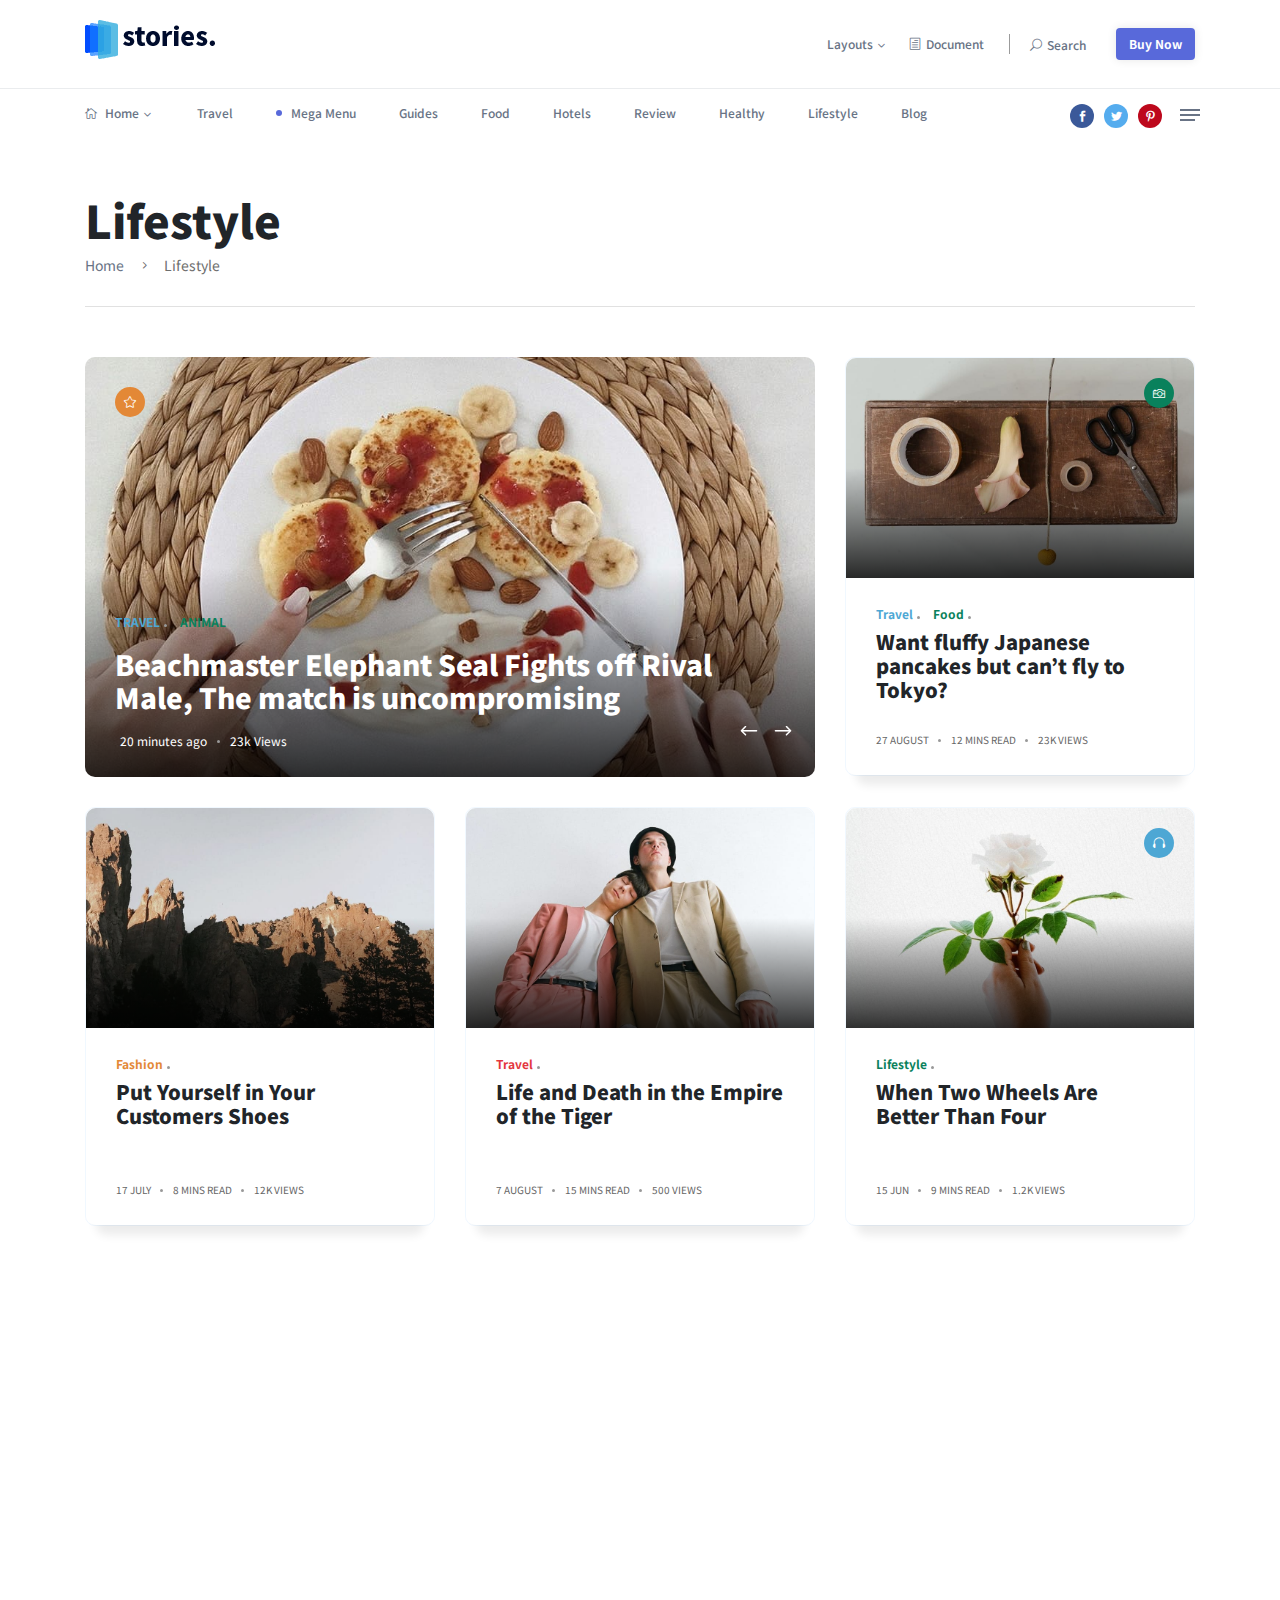
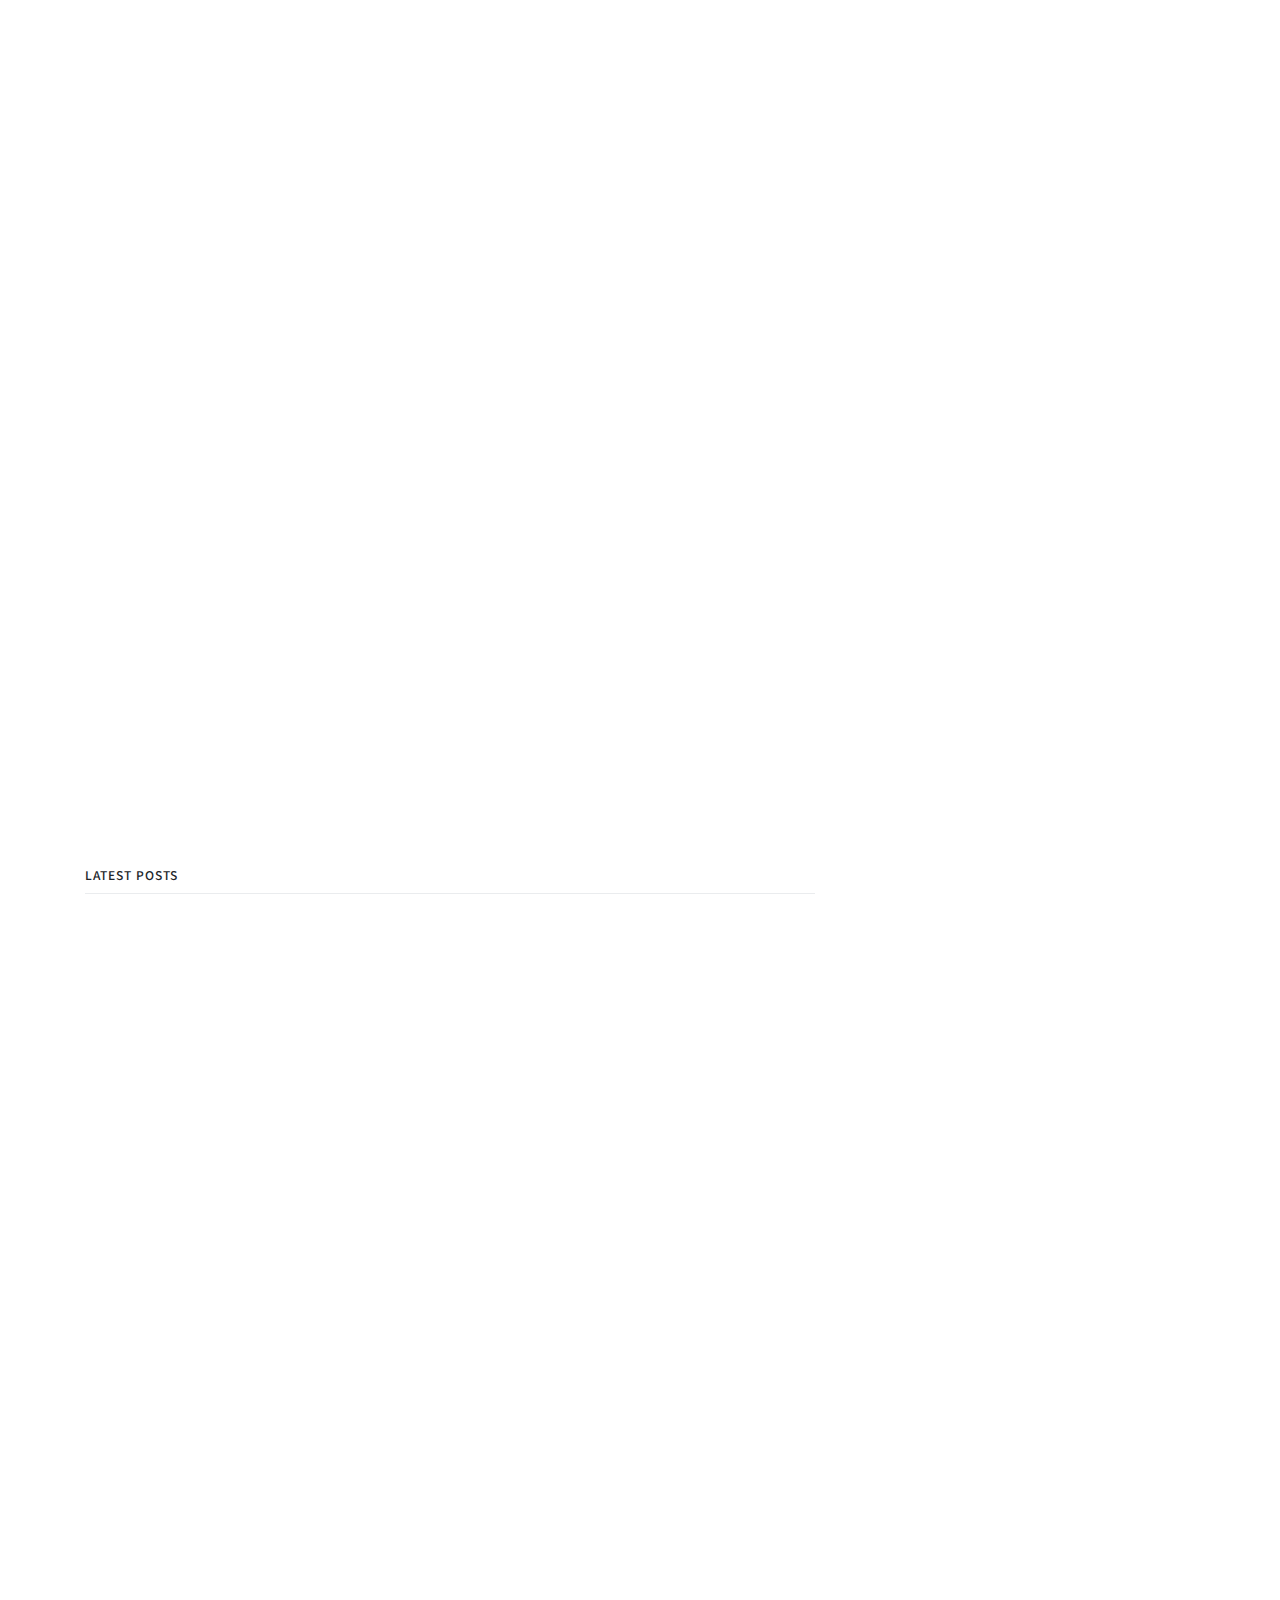
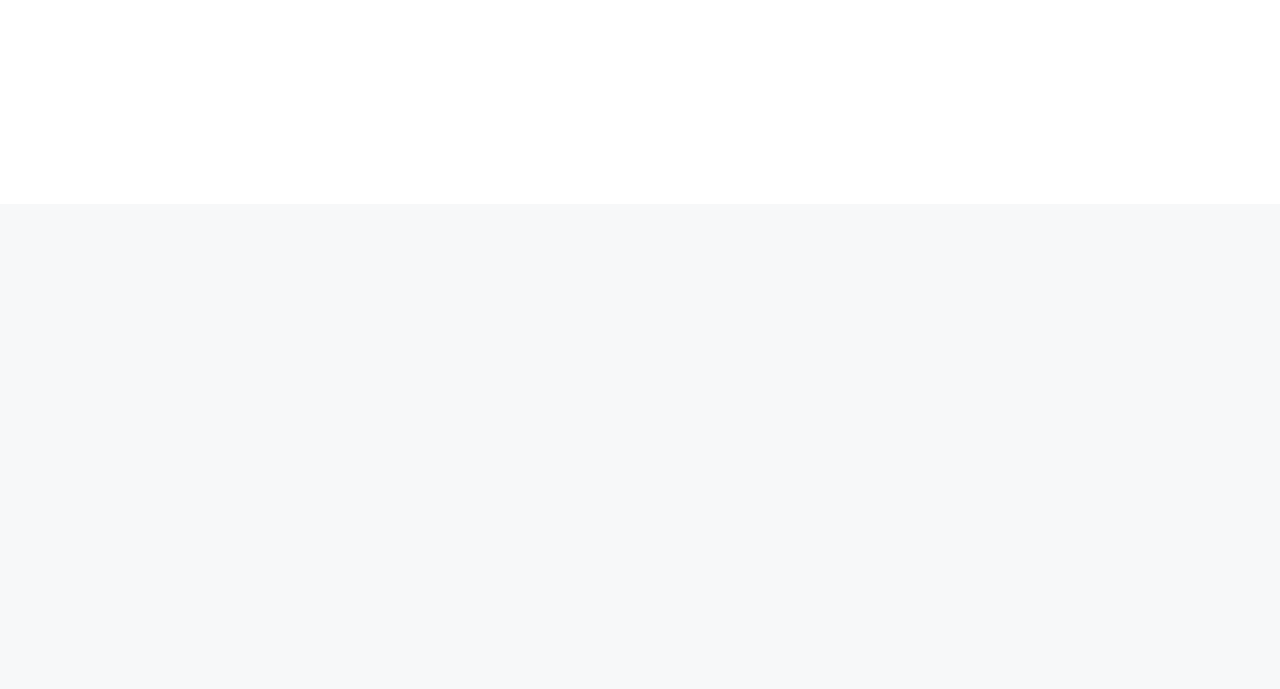
==== category.html @ c201341e "ty" ====
﻿<!DOCTYPE html>
<html class="no-js" lang="en">

<head>
    <meta charset="utf-8">
    <meta http-equiv="x-ua-compatible" content="ie=edge">
    <title>Stories - Category Default</title>
    <meta name="description" content="">
    <meta name="viewport" content="width=device-width, initial-scale=1">
    <link rel="shortcut icon" type="image/x-icon" href="assets/imgs/theme/favicon.png">
    <!-- NewsBoard CSS  -->
    <link rel="stylesheet" href="assets/css/style.css">
    <link rel="stylesheet" href="assets/css/widgets.css">
    <link rel="stylesheet" href="assets/css/responsive.css">
    <!-- font family -->
    <link rel="preconnect" href="https://fonts.googleapis.com">
    <link rel="preconnect" href="https://fonts.gstatic.com" crossorigin>
    <link href="https://fonts.googleapis.com/css2?family=Noto+Sans+JP:wght@100..900&display=swap" rel="stylesheet">
</head>

<body>
    <div class="scroll-progress primary-bg"></div>
    <!-- Start Preloader -->
    <!--     <div class="preloader text-center">
        <div class="circle"></div>
    </div> -->
    <!--Offcanvas sidebar-->
    <aside id="sidebar-wrapper" class="custom-scrollbar offcanvas-sidebar">
        <button class="off-canvas-close"><i class="elegant-icon icon_close"></i></button>
        <div class="sidebar-inner">
            <!--Categories-->
            <div class="sidebar-widget widget_categories mb-50 mt-30">
                <div class="widget-header-2 position-relative">
                    <h5 class="mt-5 mb-15">Hot topics</h5>
                </div>
                <div class="widget_nav_menu">
                    <ul>
                        <li class="cat-item cat-item-2"><a href="category.html">Travel tips</a> <span class="post-count">30</span></li>
                        <li class="cat-item cat-item-3"><a href="category.html">Book review</a> <span class="post-count">25</span></li>
                        <li class="cat-item cat-item-4"><a href="category.html">Hotel review</a> <span class="post-count">16</span></li>
                        <li class="cat-item cat-item-5"><a href="category.html">Destinations </a> <span class="post-count">22</span></li>
                        <li class="cat-item cat-item-6"><a href="category.html">Lifestyle</a> <span class="post-count">25</span></li>
                    </ul>
                </div>
            </div>
            <!--Latest-->
            <div class="sidebar-widget widget-latest-posts mb-50">
                <div class="widget-header-2 position-relative mb-30">
                    <h5 class="mt-5 mb-30">Don't miss</h5>
                </div>
                <div class="post-block-list post-module-1 post-module-5">
                    <ul class="list-post">
                        <li class="mb-30">
                            <div class="d-flex hover-up-2 transition-normal">
                                <div class="post-thumb post-thumb-80 d-flex mr-15 border-radius-5 img-hover-scale overflow-hidden">
                                    <a class="color-white" href="single.html">
                                        <img src="assets/imgs/news/thumb-1.jpg" alt="">
                                    </a>
                                </div>
                                <div class="post-content media-body">
                                    <h6 class="post-title mb-15 text-limit-2-row font-medium"><a href="single.html">The Life of a Travel Writer with David Farley</a></h6>
                                    <div class="entry-meta meta-1 float-left font-x-small text-uppercase">
                                        <span class="post-on">05 August</span>
                                        <span class="post-by has-dot">300 views</span>
                                    </div>
                                </div>
                            </div>
                        </li>
                        <li class="mb-30">
                            <div class="d-flex hover-up-2 transition-normal">
                                <div class="post-thumb post-thumb-80 d-flex mr-15 border-radius-5 img-hover-scale overflow-hidden">
                                    <a class="color-white" href="single.html">
                                        <img src="assets/imgs/news/thumb-2.jpg" alt="">
                                    </a>
                                </div>
                                <div class="post-content media-body">
                                    <h6 class="post-title mb-15 text-limit-2-row font-medium"><a href="single.html">Why Don’t More Black American Women Travel Solo?</a></h6>
                                    <div class="entry-meta meta-1 float-left font-x-small text-uppercase">
                                        <span class="post-on">12 August</span>
                                        <span class="post-by has-dot">23k views</span>
                                    </div>
                                </div>
                            </div>
                        </li>
                        <li class="mb-30">
                            <div class="d-flex hover-up-2 transition-normal">
                                <div class="post-thumb post-thumb-80 d-flex mr-15 border-radius-5 img-hover-scale overflow-hidden">
                                    <a class="color-white" href="single.html">
                                        <img src="assets/imgs/news/thumb-3.jpg" alt="">
                                    </a>
                                </div>
                                <div class="post-content media-body">
                                    <h6 class="post-title mb-15 text-limit-2-row font-medium"><a href="single.html">The 22 Best Things to See and Do in Bangkok</a></h6>
                                    <div class="entry-meta meta-1 float-left font-x-small text-uppercase">
                                        <span class="post-on">27 August</span>
                                        <span class="post-by has-dot">23k views</span>
                                    </div>
                                </div>
                            </div>
                        </li>
                    </ul>
                </div>
            </div>
            <!--Ads-->
            <div class="sidebar-widget widget-ads">
                <div class="widget-header-2 position-relative mb-30">
                    <h5 class="mt-5 mb-30">Advertise banner</h5>
                </div>
                <a href="https://themeforest.net/user/alithemes/portfolio" target="_blank">
                    <img class="advertise-img border-radius-5" src="assets/imgs/ads/ads-1.jpg" alt="">
                </a>
            </div>
        </div>
    </aside>
    <!-- Start Header -->
    <header class="main-header header-style-1 font-heading">
        <div class="header-top">
            <div class="container">
                <div class="row pt-20 pb-20">
                    <div class="col-md-3 col-xs-6">
                        <a href="index.html"><img class="logo" src="assets/imgs/theme/logo.png" alt=""></a>
                    </div>
                    <div class="col-md-9 col-xs-6 text-right header-top-right ">
                        <ul class="list-inline nav-topbar d-none d-md-inline">
                            <li class="list-inline-item menu-item-has-children"><a href="#">Layouts</a>
                                <ul class="sub-menu font-small">
                                    <li class="menu-item-has-children"><a href="#">Pages</a>
                                        <ul class="sub-menu font-small">
                                            <li><a href="page-about.html">About</a></li>
                                            <li><a href="page-contact.html">Contact</a></li>
                                            <li><a href="page-typography.html">Typography</a></li>
                                            <li><a href="page-register.html">Register</a></li>
                                            <li><a href="page-login.html">Login</a></li>
                                            <li><a href="page-search.html">Search</a></li>
                                            <li><a href="page-author.html">Author</a></li>
                                            <li><a href="page-404.html">404 page</a></li>
                                        </ul>
                                    </li>
                                    <li class="menu-item-has-children"><a href="#">Category</a>
                                        <ul class="sub-menu font-small">
                                            <li><a href="category.html">List layout</a></li>
                                            <li><a href="category.html">Grid layout</a></li>
                                            <li><a href="category.html">Masonry layout</a></li>
                                            <li><a href="category.html">Big layout</a></li>
                                        </ul>
                                    </li>
                                    <li class="menu-item-has-children"><a href="#">Single post</a>
                                        <ul class="sub-menu font-small">
                                            <li><a href="single.html">Default</a></li>
                                            <li><a href="single.html">Big image</a></li>
                                            <li><a href="single.html">Left image</a></li>
                                            <li><a href="single.html">With sidebar</a></li>
                                        </ul>
                                    </li>
                                </ul>
                            </li>
                            <li class="list-inline-item"><a href="http://demos.alithemes.com/html/stories/docs/"><i class="elegant-icon icon_document_alt mr-5"></i>Document</a></li>
                        </ul>
                        <span class="vertical-divider mr-20 ml-20 d-none d-md-inline"></span>
                        <button class="search-icon d-none d-md-inline"><span class="mr-15 text-muted font-small"><i class="elegant-icon icon_search mr-5"></i>Search</span></button>
                        <button class="btn btn-radius bg-primary text-white ml-15 font-small box-shadow">Buy Now</button>
                    </div>
                </div>
            </div>
        </div>
        <div class="header-sticky">
            <div class="container align-self-center position-relative">
                <div class="mobile_menu d-lg-none d-block"></div>
                <div class="main-nav d-none d-lg-block float-left">
                    <nav>
                        <!--Desktop menu-->
                        <ul class="main-menu d-none d-lg-inline font-small">
                            <li class="menu-item-has-children">
                                <a href="index.html"> <i class="elegant-icon icon_house_alt mr-5"></i> Home</a>
                                <ul class="sub-menu text-muted font-small">
                                    <li><a href="index.html">Home default</a></li>
                                    <li><a href="home-2.html">Homepage 2</a></li>
                                    <li><a href="home-3.html">Homepage 3</a></li>
                                </ul>
                            </li>
                            <li> <a href="category.html">Travel</a> </li>
                            <li class="current-item has-mega-menu">
                                <a href="category.html">Mega Menu</a>
                                <ul class="mega-menu">
                                    <li class="sub-mega-menu sub-mega-menu-width-22">
                                        <a class="menu-title" href="#">Travel Blog</a>
                                        <ul>
                                            <li><a href="category.html">Destinations</a></li>
                                            <li><a href="category.html">Tour Guides</a></li>
                                            <li><a href="category.html">Travel Food</a></li>
                                            <li><a href="category.html">Hotels Booking</a></li>
                                            <li><a href="category.html">Transport Review</a></li>
                                            <li><a href="category.html">Travel Healthy</a></li>
                                        </ul>
                                    </li>
                                    <li class="sub-mega-menu sub-mega-menu-width-22">
                                        <a class="menu-title" href="#">Fruit &amp; Vegetables</a>
                                        <ul>
                                            <li><a href="category.html">Meat &amp; Poultry</a></li>
                                            <li><a href="category.html">Fresh Vegetables</a></li>
                                            <li><a href="category.html">Herbs &amp; Seasonings</a></li>
                                            <li><a href="category.html">Cuts &amp; Sprouts</a></li>
                                            <li><a href="category.html">Exotic Fruits &amp; Veggies</a></li>
                                            <li><a href="category.html">Packaged Produce</a></li>
                                        </ul>
                                    </li>
                                    <li class="sub-mega-menu sub-mega-menu-width-22">
                                        <a class="menu-title" href="#">Breakfast &amp; Dairy</a>
                                        <ul>
                                            <li><a href="category.html">Milk &amp; Flavoured Milk</a></li>
                                            <li><a href="category.html">Butter and Margarine</a></li>
                                            <li><a href="category.html">Eggs Substitutes</a></li>
                                            <li><a href="category.html">Marmalades</a></li>
                                            <li><a href="category.html">Sour Cream</a></li>
                                            <li><a href="category.html">Cheese</a></li>
                                        </ul>
                                    </li>
                                    <li class="sub-mega-menu sub-mega-menu-width-22">
                                        <a class="menu-title" href="#">Meat &amp; Seafood</a>
                                        <ul>
                                            <li><a href="category.html">Breakfast Sausage</a></li>
                                            <li><a href="category.html">Dinner Sausage</a></li>
                                            <li><a href="category.html">Chicken</a></li>
                                            <li><a href="category.html">Sliced Deli Meat</a></li>
                                            <li><a href="category.html">Wild Caught Fillets</a></li>
                                            <li><a href="category.html">Crab and Shellfish</a></li>
                                        </ul>
                                    </li>
                        
                                </ul>
                            </li>
                            <li> <a href="category.html">Guides</a> </li>
                            <li> <a href="category.html">Food</a> </li>
                            <li> <a href="category.html">Hotels</a> </li>
                            <li> <a href="category.html">Review</a> </li>
                            <li> <a href="category.html">Healthy </a> </li>
                            <li> <a href="category.html">Lifestyle</a> </li>
                            <li> <a href="category.html">Blog</a> </li>
                        </ul>
                        <!--Mobile menu-->
                        <ul id="mobile-menu" class="d-block d-lg-none text-muted">
                            <li class="menu-item-has-children">
                                <a href="index.html">Home</a>
                                <ul class="sub-menu text-muted font-small">
                                    <li><a href="index.html">Home default</a></li>
                                    <li><a href="home-2.html">Homepage 2</a></li>
                                    <li><a href="home-3.html">Homepage 3</a></li>
                                </ul>
                            </li>
                            <li class="menu-item-has-children"><a href="#">Pages</a>
                                <ul class="sub-menu font-small">
                                    <li><a href="page-about.html">About</a></li>
                                    <li><a href="page-contact.html">Contact</a></li>
                                    <li><a href="page-typography.html">Typography</a></li>
                                    <li><a href="page-register.html">Register</a></li>
                                    <li><a href="page-login.html">Login</a></li>
                                    <li><a href="page-search.html">Search</a></li>
                                    <li><a href="page-author.html">Author</a></li>
                                    <li><a href="page-404.html">404 page</a></li>
                                </ul>
                            </li>
                            <li class="menu-item-has-children"><a href="#">Category</a>
                                <ul class="sub-menu font-small">
                                    <li><a href="category.html">List layout</a></li>
                                    <li><a href="category.html">Grid layout</a></li>
                                    <li><a href="category.html">Masonry layout</a></li>
                                    <li><a href="category.html">Big layout</a></li>
                                </ul>
                            </li>
                            <li class="menu-item-has-children"><a href="#">Single post</a>
                                <ul class="sub-menu font-small">
                                    <li><a href="single.html">Default</a></li>
                                    <li><a href="single.html">Big image</a></li>
                                    <li><a href="single.html">Left image</a></li>
                                    <li><a href="single.html">With sidebar</a></li>
                                </ul>
                            </li>
                        </ul>
                    </nav>
                </div>
                <div class="float-right header-tools text-muted font-small">
                    <ul class="header-social-network d-inline-block list-inline mr-15">
                        <li class="list-inline-item"><a class="social-icon fb text-xs-center" target="_blank" href="#"><i class="elegant-icon social_facebook"></i></a></li>
                        <li class="list-inline-item"><a class="social-icon tw text-xs-center" target="_blank" href="#"><i class="elegant-icon social_twitter "></i></a></li>
                        <li class="list-inline-item"><a class="social-icon pt text-xs-center" target="_blank" href="#"><i class="elegant-icon social_pinterest "></i></a></li>
                    </ul>
                    <div class="off-canvas-toggle-cover d-inline-block">
                        <div class="off-canvas-toggle hidden d-inline-block" id="off-canvas-toggle">
                            <span></span>
                        </div>
                    </div>
                </div>
                <div class="clearfix"></div>
            </div>
        </div>
    </header>
    <!--Start search form-->
    <div class="main-search-form">
        <div class="container">
            <div class=" pt-50 pb-50 ">
                <div class="row mb-20">
                    <div class="col-12 align-self-center main-search-form-cover m-auto">
                        <p class="text-center"><span class="search-text-bg">Search</span></p>
                        <form action="#" class="search-header">
                            <div class="input-group w-100">
                                <input type="text" class="form-control" placeholder="Search stories, places and people">
                                <div class="input-group-append">
                                    <button class="btn btn-search bg-white" type="submit">
                                        <i class="elegant-icon icon_search"></i>
                                    </button>
                                </div>
                            </div>
                        </form>
                    </div>
                </div>
                <div class="row mt-80 text-center">
                    <div class="col-12 font-small suggested-area">
                        <h5 class="suggested font-heading mb-20 text-muted"> <strong>Suggested keywords:</strong></h5>
                        <ul class="list-inline d-inline-block">
                            <li class="list-inline-item"><a href="category.html">World</a></li>
                            <li class="list-inline-item"><a href="category.html">American</a></li>
                            <li class="list-inline-item"><a href="category.html">Opinion</a></li>
                            <li class="list-inline-item"><a href="category.html">Tech</a></li>
                            <li class="list-inline-item"><a href="category.html">Science</a></li>
                            <li class="list-inline-item"><a href="category.html">Books</a></li>
                            <li class="list-inline-item"><a href="category.html">Travel</a></li>
                            <li class="list-inline-item"><a href="category.html">Business</a></li>
                        </ul>
                    </div>
                </div>
                <div class="row mt-80">
                    <div class="col-lg-4">
                        <div class="d-flex bg-grey has-border p-25 hover-up-2 transition-normal border-radius-5 mb-30">
                            <div class="post-thumb post-thumb-64 d-flex mr-15 border-radius-5 img-hover-scale overflow-hidden">
                                <a class="color-white" href="single.html">
                                    <img src="assets/imgs/news/thumb-2.jpg" alt="">
                                </a>
                            </div>
                            <div class="post-content media-body">
                                <h6> <a href="category.html">Travel Tips</a> </h6>
                                <p class="text-muted font-small">Lorem ipsum dolor sit amet, consectetur adipiscing elit.</p>
                            </div>
                        </div>
                    </div>
                    <div class="col-lg-4 col-md-6">
                        <div class="d-flex bg-grey has-border p-25 hover-up-2 transition-normal border-radius-5 mb-30">
                            <div class="post-thumb post-thumb-64 d-flex mr-15 border-radius-5 img-hover-scale overflow-hidden">
                                <a class="color-white" href="single.html">
                                    <img src="assets/imgs/news/thumb-4.jpg" alt="">
                                </a>
                            </div>
                            <div class="post-content media-body">
                                <h6> <a href="category.html">Lifestyle</a> </h6>
                                <p class="text-muted font-small">Lorem ipsum dolor sit amet, consectetur adipiscing elit.</p>
                            </div>
                        </div>
                    </div>
                    <div class="col-lg-4  col-md-6">
                        <div class="d-flex bg-grey has-border p-25 hover-up-2 transition-normal border-radius-5 mb-30">
                            <div class="post-thumb post-thumb-64 d-flex mr-15 border-radius-5 img-hover-scale overflow-hidden">
                                <a class="color-white" href="single.html">
                                    <img src="assets/imgs/news/thumb-3.jpg" alt="">
                                </a>
                            </div>
                            <div class="post-content media-body">
                                <h6> <a href="category.html">Hotel Review</a> </h6>
                                <p class="text-muted font-small">Lorem ipsum dolor sit amet, consectetur adipiscing elit.</p>
                            </div>
                        </div>
                    </div>
                </div>
            </div>
        </div>
    </div>
    <!-- Start Main content -->
    <main>
        <!--archive header-->
        <div class="archive-header pt-50">
            <div class="container">
                <h2 class="font-weight-900">Lifestyle</h2>
                <div class="breadcrumb">
                    <a href="index.html" rel="nofollow">Home</a>
                    <span></span> Lifestyle
                </div>
                <div class="bt-1 border-color-1 mt-30 mb-50"></div>
            </div>
        </div>
        <div class="container">
            <div class="loop-grid mb-30">
                <div class="row">
                    <div class="col-lg-8 mb-30">
                        <div class="carausel-post-1 hover-up border-radius-10 overflow-hidden transition-normal position-relative wow fadeInUp animated">
                            <div class="arrow-cover"></div>
                            <div class="slide-fade">
                                <div class="position-relative post-thumb">
                                    <div class="thumb-overlay img-hover-slide position-relative" style="background-image: url(assets/imgs/news/news-1.jpg)">
                                        <a class="img-link" href="single.html"></a>
                                        <span class="top-left-icon bg-warning"><i class="elegant-icon icon_star_alt"></i></span>
                                        <div class="post-content-overlay text-white ml-30 mr-30 pb-30">
                                            <div class="entry-meta meta-0 font-small mb-20">
                                                <a href="category.html"><span class="post-cat text-info text-uppercase">Travel</span></a>
                                                <a href="category.html"><span class="post-cat text-success text-uppercase">Animal</span></a>
                                            </div>
                                            <h3 class="post-title font-weight-900 mb-20">
                                                <a class="text-white" href="single.html">Beachmaster Elephant Seal Fights off Rival Male, The match is uncompromising</a>
                                            </h3>
                                            <div class="entry-meta meta-1 font-small text-white mt-10 pr-5 pl-5">
                                                <span class="post-on">20 minutes ago</span>
                                                <span class="hit-count has-dot">23k Views</span>
                                            </div>
                                        </div>
                                    </div>
                                </div>
                                <div class="position-relative post-thumb">
                                    <div class="thumb-overlay img-hover-slide position-relative" style="background-image: url(assets/imgs/news/news-8.jpg)">
                                        <a class="img-link" href="single.html"></a>
                                        <span class="top-left-icon bg-danger"><i class="elegant-icon icon_image"></i></span>
                                        <div class="post-content-overlay text-white ml-30 mr-30 pb-30">
                                            <div class="entry-meta meta-0 font-small mb-20">
                                                <a href="category.html"><span class="post-cat text-info text-uppercase">Lifestyle</span></a>
                                            </div>
                                            <h3 class="post-title font-weight-900 mb-20">
                                                <a class="text-white" href="single.html">This genius photo experiment shows we are all just sheeple in the consumer matrix</a>
                                            </h3>
                                            <div class="entry-meta meta-1 font-small text-white mt-10 pr-5 pl-5">
                                                <span class="post-on">26 August 2020</span>
                                                <span class="hit-count has-dot">18k Views</span>
                                            </div>
                                        </div>
                                    </div>
                                </div>
                            </div>
                        </div>
                    </div>
                    <article class="col-lg-4 col-md-6 mb-30 wow fadeInUp animated" data-wow-delay="0.2s">
                        <div class="post-card-1 border-radius-10 hover-up">
                            <div class="post-thumb thumb-overlay img-hover-slide position-relative" style="background-image: url(assets/imgs/news/news-2.jpg)">
                                <a class="img-link" href="single.html"></a>
                                <span class="top-right-icon bg-success"><i class="elegant-icon icon_camera_alt"></i></span>
                                <ul class="social-share">
                                    <li><a href="#"><i class="elegant-icon social_share"></i></a></li>
                                    <li><a class="fb" href="#" title="Share on Facebook" target="_blank"><i class="elegant-icon social_facebook"></i></a></li>
                                    <li><a class="tw" href="#" target="_blank" title="Tweet now"><i class="elegant-icon social_twitter"></i></a></li>
                                    <li><a class="pt" href="#" target="_blank" title="Pin it"><i class="elegant-icon social_pinterest"></i></a></li>
                                </ul>
                            </div>
                            <div class="post-content p-30">
                                <div class="entry-meta meta-0 font-small mb-10">
                                    <a href="category.html"><span class="post-cat text-info">Travel</span></a>
                                    <a href="category.html"><span class="post-cat text-success">Food</span></a>
                                </div>
                                <div class="d-flex post-card-content">
                                    <h5 class="post-title mb-20 font-weight-900">
                                        <a href="single.html">Want fluffy Japanese pancakes but can’t fly to Tokyo?</a>
                                    </h5>
                                    <div class="entry-meta meta-1 float-left font-x-small text-uppercase">
                                        <span class="post-on">27 August</span>
                                        <span class="time-reading has-dot">12 mins read</span>
                                        <span class="post-by has-dot">23k views</span>
                                    </div>
                                </div>
                            </div>
                        </div>
                    </article>
                    <article class="col-lg-4 col-md-6 mb-30 wow fadeInUp animated">
                        <div class="post-card-1 border-radius-10 hover-up">
                            <div class="post-thumb thumb-overlay img-hover-slide position-relative" style="background-image: url(assets/imgs/news/news-3.jpg)">
                                <a class="img-link" href="single.html"></a>
                                <ul class="social-share">
                                    <li><a href="#"><i class="elegant-icon social_share"></i></a></li>
                                    <li><a class="fb" href="#" title="Share on Facebook" target="_blank"><i class="elegant-icon social_facebook"></i></a></li>
                                    <li><a class="tw" href="#" target="_blank" title="Tweet now"><i class="elegant-icon social_twitter"></i></a></li>
                                    <li><a class="pt" href="#" target="_blank" title="Pin it"><i class="elegant-icon social_pinterest"></i></a></li>
                                </ul>
                            </div>
                            <div class="post-content p-30">
                                <div class="entry-meta meta-0 font-small mb-10">
                                    <a href="category.html"><span class="post-cat text-warning">Fashion</span></a>
                                </div>
                                <div class="d-flex post-card-content">
                                    <h5 class="post-title mb-20 font-weight-900">
                                        <a href="single.html">Put Yourself in Your Customers Shoes</a>
                                    </h5>
                                    <div class="entry-meta meta-1 float-left font-x-small text-uppercase">
                                        <span class="post-on">17 July</span>
                                        <span class="time-reading has-dot">8 mins read</span>
                                        <span class="post-by has-dot">12k views</span>
                                    </div>
                                </div>
                            </div>
                        </div>
                    </article>
                    <article class="col-lg-4 col-md-6 mb-30 wow fadeInUp animated" data-wow-delay="0.2s">
                        <div class="post-card-1 border-radius-10 hover-up">
                            <div class="post-thumb thumb-overlay img-hover-slide position-relative" style="background-image: url(assets/imgs/news/news-5.jpg)">
                                <a class="img-link" href="single.html"></a>
                                <ul class="social-share">
                                    <li><a href="#"><i class="elegant-icon social_share"></i></a></li>
                                    <li><a class="fb" href="#" title="Share on Facebook" target="_blank"><i class="elegant-icon social_facebook"></i></a></li>
                                    <li><a class="tw" href="#" target="_blank" title="Tweet now"><i class="elegant-icon social_twitter"></i></a></li>
                                    <li><a class="pt" href="#" target="_blank" title="Pin it"><i class="elegant-icon social_pinterest"></i></a></li>
                                </ul>
                            </div>
                            <div class="post-content p-30">
                                <div class="entry-meta meta-0 font-small mb-10">
                                    <a href="category.html"><span class="post-cat text-danger">Travel</span></a>
                                </div>
                                <div class="d-flex post-card-content">
                                    <h5 class="post-title mb-20 font-weight-900">
                                        <a href="single.html">Life and Death in the Empire of the Tiger</a>
                                    </h5>
                                    <div class="entry-meta meta-1 float-left font-x-small text-uppercase">
                                        <span class="post-on">7 August</span>
                                        <span class="time-reading has-dot">15 mins read</span>
                                        <span class="post-by has-dot">500 views</span>
                                    </div>
                                </div>
                            </div>
                        </div>
                    </article>
                    <article class="col-lg-4 col-md-6 mb-30 wow fadeInUp animated" data-wow-delay="0.4s">
                        <div class="post-card-1 border-radius-10 hover-up">
                            <div class="post-thumb thumb-overlay img-hover-slide position-relative" style="background-image: url(assets/imgs/news/news-11.jpg)">
                                <a class="img-link" href="single.html"></a>
                                <span class="top-right-icon bg-info"><i class="elegant-icon icon_headphones"></i></span>
                                <ul class="social-share">
                                    <li><a href="#"><i class="elegant-icon social_share"></i></a></li>
                                    <li><a class="fb" href="#" title="Share on Facebook" target="_blank"><i class="elegant-icon social_facebook"></i></a></li>
                                    <li><a class="tw" href="#" target="_blank" title="Tweet now"><i class="elegant-icon social_twitter"></i></a></li>
                                    <li><a class="pt" href="#" target="_blank" title="Pin it"><i class="elegant-icon social_pinterest"></i></a></li>
                                </ul>
                            </div>
                            <div class="post-content p-30">
                                <div class="entry-meta meta-0 font-small mb-10">
                                    <a href="category.html"><span class="post-cat text-success">Lifestyle</span></a>
                                </div>
                                <div class="d-flex post-card-content">
                                    <h5 class="post-title mb-20 font-weight-900">
                                        <a href="single.html">When Two Wheels Are Better Than Four</a>
                                    </h5>
                                    <div class="entry-meta meta-1 float-left font-x-small text-uppercase">
                                        <span class="post-on">15 Jun</span>
                                        <span class="time-reading has-dot">9 mins read</span>
                                        <span class="post-by has-dot">1.2k views</span>
                                    </div>
                                </div>
                            </div>
                        </div>
                    </article>
                </div>
            </div>
        </div>
        <div class="pt-50 pb-50">
            <div class="container">
                <div class="row">
                    <div class="col-lg-8">
                        <div class="post-module-2">
                            <div class="widget-header-1 position-relative mb-30  wow fadeInUp animated">
                                <h5 class="mt-5 mb-30">Travel tips</h5>
                            </div>
                            <div class="loop-list loop-list-style-1">
                                <div class="row">
                                    <article class="col-md-6 mb-40 wow fadeInUp  animated">
                                        <div class="post-card-1 border-radius-10 hover-up">
                                            <div class="post-thumb thumb-overlay img-hover-slide position-relative" style="background-image: url(assets/imgs/news/news-6.jpg)">
                                                <a class="img-link" href="single.html"></a>
                                                <ul class="social-share">
                                                    <li><a href="#"><i class="elegant-icon social_share"></i></a></li>
                                                    <li><a class="fb" href="#" title="Share on Facebook" target="_blank"><i class="elegant-icon social_facebook"></i></a></li>
                                                    <li><a class="tw" href="#" target="_blank" title="Tweet now"><i class="elegant-icon social_twitter"></i></a></li>
                                                    <li><a class="pt" href="#" target="_blank" title="Pin it"><i class="elegant-icon social_pinterest"></i></a></li>
                                                </ul>
                                            </div>
                                            <div class="post-content p-30">
                                                <div class="entry-meta meta-0 font-small mb-10">
                                                    <a href="category.html"><span class="post-cat text-info">Artists</span></a>
                                                    <a href="category.html"><span class="post-cat text-success">Film</span></a>
                                                </div>
                                                <div class="d-flex post-card-content">
                                                    <h5 class="post-title mb-20 font-weight-900">
                                                        <a href="single.html">Easy Ways to Use Alternatives to Plastic</a>
                                                    </h5>
                                                    <div class="post-excerpt mb-25 font-small text-muted">
                                                        <p>Graduating from a top accelerator or incubator can be as career-defining for a&nbsp;startup founder&nbsp;as an elite university diploma. The intensive programmes, which…</p>
                                                    </div>
                                                    <div class="entry-meta meta-1 float-left font-x-small text-uppercase">
                                                        <span class="post-on">27 August</span>
                                                        <span class="time-reading has-dot">12 mins read</span>
                                                        <span class="post-by has-dot">23k views</span>
                                                    </div>
                                                </div>
                                            </div>
                                        </div>
                                    </article>
                                    <article class="col-md-6 mb-40 wow fadeInUp  animated">
                                        <div class="post-card-1 border-radius-10 hover-up">
                                            <div class="post-thumb thumb-overlay img-hover-slide position-relative" style="background-image: url(assets/imgs/news/news-8.jpg)">
                                                <a class="img-link" href="single.html"></a>
                                                <ul class="social-share">
                                                    <li><a href="#"><i class="elegant-icon social_share"></i></a></li>
                                                    <li><a class="fb" href="#" title="Share on Facebook" target="_blank"><i class="elegant-icon social_facebook"></i></a></li>
                                                    <li><a class="tw" href="#" target="_blank" title="Tweet now"><i class="elegant-icon social_twitter"></i></a></li>
                                                    <li><a class="pt" href="#" target="_blank" title="Pin it"><i class="elegant-icon social_pinterest"></i></a></li>
                                                </ul>
                                            </div>
                                            <div class="post-content p-30">
                                                <div class="entry-meta meta-0 font-small mb-10">
                                                    <a href="category.html"><span class="post-cat">Fashion</span></a>
                                                </div>
                                                <div class="d-flex post-card-content">
                                                    <h5 class="post-title mb-20 font-weight-900">
                                                        <a href="single.html">Tips for Growing Healthy, Longer Hair</a>
                                                    </h5>
                                                    <div class="post-excerpt mb-25 font-small text-muted">
                                                        <p>Proin vitae placerat quam. Ut sodales eleifend urna, in condimentum tortor ultricies eu. Nunc auctor iaculis dolorProin vitae placerat quam. Proin vitae placerat quam.</p>
                                                    </div>
                                                    <div class="entry-meta meta-1 float-left font-x-small text-uppercase">
                                                        <span class="post-on">12 August</span>
                                                        <span class="time-reading has-dot">6 mins read</span>
                                                        <span class="post-by has-dot">3k views</span>
                                                    </div>
                                                </div>
                                            </div>
                                        </div>
                                    </article>
                                    <article class="col-md-6 mb-40 wow fadeInUp  animated">
                                        <div class="post-card-1 border-radius-10 hover-up">
                                            <div class="post-thumb thumb-overlay img-hover-slide position-relative" style="background-image: url(assets/imgs/news/news-10.jpg)">
                                                <a class="img-link" href="single.html"></a>
                                                <span class="top-right-icon bg-secondary"><i class="elegant-icon icon_heart_alt"></i></span>
                                                <ul class="social-share">
                                                    <li><a href="#"><i class="elegant-icon social_share"></i></a></li>
                                                    <li><a class="fb" href="#" title="Share on Facebook" target="_blank"><i class="elegant-icon social_facebook"></i></a></li>
                                                    <li><a class="tw" href="#" target="_blank" title="Tweet now"><i class="elegant-icon social_twitter"></i></a></li>
                                                    <li><a class="pt" href="#" target="_blank" title="Pin it"><i class="elegant-icon social_pinterest"></i></a></li>
                                                </ul>
                                            </div>
                                            <div class="post-content p-30">
                                                <div class="entry-meta meta-0 font-small mb-10">
                                                    <a href="category.html"><span class="post-cat text-success">Lifestyle</span></a>
                                                </div>
                                                <div class="d-flex post-card-content">
                                                    <h5 class="post-title mb-20 font-weight-900">
                                                        <a href="single.html">Project Ideas Around the House</a>
                                                    </h5>
                                                    <div class="post-excerpt mb-25 font-small text-muted">
                                                        <p>Lorem ipsum dolor sit amet, consectetur adipiscing elit. Sed tempor condimentum metus non tempor. Maecenas non augue aliquam, facilisis lectus quis, lacinia risus.</p>
                                                    </div>
                                                    <div class="entry-meta meta-1 float-left font-x-small text-uppercase">
                                                        <span class="post-on">27 August</span>
                                                        <span class="time-reading has-dot">12 mins read</span>
                                                        <span class="post-by has-dot">23k views</span>
                                                    </div>
                                                </div>
                                            </div>
                                        </div>
                                    </article>
                                    <article class="col-md-6 mb-40 wow fadeInUp  animated">
                                        <div class="post-card-1 border-radius-10 hover-up">
                                            <div class="post-thumb thumb-overlay img-hover-slide position-relative" style="background-image: url(assets/imgs/news/news-12.jpg)">
                                                <a class="img-link" href="single.html"></a>
                                                <ul class="social-share">
                                                    <li><a href="#"><i class="elegant-icon social_share"></i></a></li>
                                                    <li><a class="fb" href="#" title="Share on Facebook" target="_blank"><i class="elegant-icon social_facebook"></i></a></li>
                                                    <li><a class="tw" href="#" target="_blank" title="Tweet now"><i class="elegant-icon social_twitter"></i></a></li>
                                                    <li><a class="pt" href="#" target="_blank" title="Pin it"><i class="elegant-icon social_pinterest"></i></a></li>
                                                </ul>
                                            </div>
                                            <div class="post-content p-30">
                                                <div class="entry-meta meta-0 font-small mb-10">
                                                    <a href="category.html"><span class="post-cat text-danger">Hotels</span></a>
                                                </div>
                                                <div class="d-flex post-card-content">
                                                    <h5 class="post-title mb-20 font-weight-900">
                                                        <a href="single.html">How to Give Yourself a Spa Day from Home</a>
                                                    </h5>
                                                    <div class="post-excerpt mb-25 font-small text-muted">
                                                        <p>Graduating from a top accelerator or incubator can be as career-defining for a&nbsp;startup founder&nbsp;as an elite university diploma. The intensive programmes, which…</p>
                                                    </div>
                                                    <div class="entry-meta meta-1 float-left font-x-small text-uppercase">
                                                        <span class="post-on">18 August</span>
                                                        <span class="time-reading has-dot">14 mins read</span>
                                                        <span class="post-by has-dot">25k views</span>
                                                    </div>
                                                </div>
                                            </div>
                                        </div>
                                    </article>
                                </div>
                            </div>
                        </div>
                        <div class="post-module-3">
                            <div class="widget-header-1 position-relative mb-30">
                                <h5 class="mt-5 mb-30">Latest posts</h5>
                            </div>
                            <div class="loop-list loop-list-style-1">
                                <article class="hover-up-2 transition-normal wow fadeInUp animated">
                                    <div class="row mb-40 list-style-2">
                                        <div class="col-md-4">
                                            <div class="post-thumb position-relative border-radius-5">
                                                <div class="img-hover-slide border-radius-5 position-relative" style="background-image: url(assets/imgs/news/news-13.jpg)">
                                                    <a class="img-link" href="single.html"></a>
                                                </div>
                                                <ul class="social-share">
                                                    <li><a href="#"><i class="elegant-icon social_share"></i></a></li>
                                                    <li><a class="fb" href="#" title="Share on Facebook" target="_blank"><i class="elegant-icon social_facebook"></i></a></li>
                                                    <li><a class="tw" href="#" target="_blank" title="Tweet now"><i class="elegant-icon social_twitter"></i></a></li>
                                                    <li><a class="pt" href="#" target="_blank" title="Pin it"><i class="elegant-icon social_pinterest"></i></a></li>
                                                </ul>
                                            </div>
                                        </div>
                                        <div class="col-md-8 align-self-center">
                                            <div class="post-content">
                                                <div class="entry-meta meta-0 font-small mb-10">
                                                    <a href="category.html"><span class="post-cat text-primary">Food</span></a>
                                                </div>
                                                <h5 class="post-title font-weight-900 mb-20">
                                                    <a href="single.html">Helpful Tips for Working from Home as a Freelancer</a>
                                                    <span class="post-format-icon"><i class="elegant-icon icon_star_alt"></i></span>
                                                </h5>
                                                <div class="entry-meta meta-1 float-left font-x-small text-uppercase">
                                                    <span class="post-on">7 August</span>
                                                    <span class="time-reading has-dot">11 mins read</span>
                                                    <span class="post-by has-dot">3k views</span>
                                                </div>
                                            </div>
                                        </div>
                                    </div>
                                </article>
                                <article class="hover-up-2 transition-normal wow fadeInUp animated">
                                    <div class="row mb-40 list-style-2">
                                        <div class="col-md-4">
                                            <div class="post-thumb position-relative border-radius-5">
                                                <div class="img-hover-slide border-radius-5 position-relative" style="background-image: url(assets/imgs/news/news-4.jpg)">
                                                    <a class="img-link" href="single.html"></a>
                                                </div>
                                                <ul class="social-share">
                                                    <li><a href="#"><i class="elegant-icon social_share"></i></a></li>
                                                    <li><a class="fb" href="#" title="Share on Facebook" target="_blank"><i class="elegant-icon social_facebook"></i></a></li>
                                                    <li><a class="tw" href="#" target="_blank" title="Tweet now"><i class="elegant-icon social_twitter"></i></a></li>
                                                    <li><a class="pt" href="#" target="_blank" title="Pin it"><i class="elegant-icon social_pinterest"></i></a></li>
                                                </ul>
                                            </div>
                                        </div>
                                        <div class="col-md-8 align-self-center">
                                            <div class="post-content">
                                                <div class="entry-meta meta-0 font-small mb-10">
                                                    <a href="category.html"><span class="post-cat text-success">Cooking</span></a>
                                                </div>
                                                <h5 class="post-title font-weight-900 mb-20">
                                                    <a href="single.html">10 Easy Ways to Be Environmentally Conscious At Home</a>
                                                </h5>
                                                <div class="entry-meta meta-1 float-left font-x-small text-uppercase">
                                                    <span class="post-on">27 Sep</span>
                                                    <span class="time-reading has-dot">10 mins read</span>
                                                    <span class="post-by has-dot">22k views</span>
                                                </div>
                                            </div>
                                        </div>
                                    </div>
                                </article>
                                <article class="hover-up-2 transition-normal wow fadeInUp animated">
                                    <div class="row mb-40 list-style-2">
                                        <div class="col-md-4">
                                            <div class="post-thumb position-relative border-radius-5">
                                                <div class="img-hover-slide border-radius-5 position-relative" style="background-image: url(assets/imgs/news/news-2.jpg)">
                                                    <a class="img-link" href="single.html"></a>
                                                </div>
                                                <ul class="social-share">
                                                    <li><a href="#"><i class="elegant-icon social_share"></i></a></li>
                                                    <li><a class="fb" href="#" title="Share on Facebook" target="_blank"><i class="elegant-icon social_facebook"></i></a></li>
                                                    <li><a class="tw" href="#" target="_blank" title="Tweet now"><i class="elegant-icon social_twitter"></i></a></li>
                                                    <li><a class="pt" href="#" target="_blank" title="Pin it"><i class="elegant-icon social_pinterest"></i></a></li>
                                                </ul>
                                            </div>
                                        </div>
                                        <div class="col-md-8 align-self-center">
                                            <div class="post-content">
                                                <div class="entry-meta meta-0 font-small mb-10">
                                                    <a href="category.html"><span class="post-cat text-warning">Cooking</span></a>
                                                </div>
                                                <h5 class="post-title font-weight-900 mb-20">
                                                    <a href="single.html">My Favorite Comfies to Lounge in At Home</a>
                                                </h5>
                                                <div class="entry-meta meta-1 float-left font-x-small text-uppercase">
                                                    <span class="post-on">7 August</span>
                                                    <span class="time-reading has-dot">9 mins read</span>
                                                    <span class="post-by has-dot">12k views</span>
                                                </div>
                                            </div>
                                        </div>
                                    </div>
                                </article>
                                <article class="hover-up-2 transition-normal wow fadeInUp animated">
                                    <div class="row mb-40 list-style-2">
                                        <div class="col-md-4">
                                            <div class="post-thumb position-relative border-radius-5">
                                                <div class="img-hover-slide border-radius-5 position-relative" style="background-image: url(assets/imgs/news/news-3.jpg)">
                                                    <a class="img-link" href="single.html"></a>
                                                </div>
                                                <ul class="social-share">
                                                    <li><a href="#"><i class="elegant-icon social_share"></i></a></li>
                                                    <li><a class="fb" href="#" title="Share on Facebook" target="_blank"><i class="elegant-icon social_facebook"></i></a></li>
                                                    <li><a class="tw" href="#" target="_blank" title="Tweet now"><i class="elegant-icon social_twitter"></i></a></li>
                                                    <li><a class="pt" href="#" target="_blank" title="Pin it"><i class="elegant-icon social_pinterest"></i></a></li>
                                                </ul>
                                            </div>
                                        </div>
                                        <div class="col-md-8 align-self-center">
                                            <div class="post-content">
                                                <div class="entry-meta meta-0 font-small mb-10">
                                                    <a href="category.html"><span class="post-cat text-danger">Travel</span></a>
                                                </div>
                                                <h5 class="post-title font-weight-900 mb-20">
                                                    <a href="single.html">How to Give Your Space a Parisian-Inspired Makeover</a>
                                                </h5>
                                                <div class="entry-meta meta-1 float-left font-x-small text-uppercase">
                                                    <span class="post-on">27 August</span>
                                                    <span class="time-reading has-dot">12 mins read</span>
                                                    <span class="post-by has-dot">23k views</span>
                                                </div>
                                            </div>
                                        </div>
                                    </div>
                                </article>
                            </div>
                        </div>
                        <div class="pagination-area mb-30 wow fadeInUp animated">
                            <nav aria-label="Page navigation example">
                                <ul class="pagination justify-content-start">
                                    <li class="page-item"><a class="page-link" href="#"><i class="elegant-icon arrow_left"></i></a></li>
                                    <li class="page-item active"><a class="page-link" href="#">01</a></li>
                                    <li class="page-item"><a class="page-link" href="#">02</a></li>
                                    <li class="page-item"><a class="page-link" href="#">03</a></li>
                                    <li class="page-item"><a class="page-link" href="#">04</a></li>
                                    <li class="page-item"><a class="page-link" href="#"><i class="elegant-icon arrow_right"></i></a></li>
                                </ul>
                            </nav>
                        </div>
                    </div>
                    <div class="col-lg-4">
                        <div class="widget-area">
                            <div class="sidebar-widget widget-about mb-50 pt-30 pr-30 pb-30 pl-30 bg-white border-radius-5 has-border  wow fadeInUp animated">
                                <img class="about-author-img mb-25" src="assets/imgs/authors/author.jpg" alt="">
                                <h5 class="mb-20">Hello, I'm Steven</h5>
                                <p class="font-medium text-muted">Hi, I’m Stenven, a Florida native, who left my career in corporate wealth management six years ago to embark on a summer of soul searching that would change the course of my life forever.</p>
                                <strong>Follow me: </strong>
                                <ul class="header-social-network d-inline-block list-inline color-white mb-20">
                                    <li class="list-inline-item"><a class="fb" href="#" target="_blank" title="Facebook"><i class="elegant-icon social_facebook"></i></a></li>
                                    <li class="list-inline-item"><a class="tw" href="#" target="_blank" title="Tweet now"><i class="elegant-icon social_twitter"></i></a></li>
                                    <li class="list-inline-item"><a class="pt" href="#" target="_blank" title="Pin it"><i class="elegant-icon social_pinterest"></i></a></li>
                                </ul>
                            </div>
                            <div class="sidebar-widget widget-latest-posts mb-50 wow fadeInUp animated">
                                <div class="widget-header-1 position-relative mb-30">
                                    <h5 class="mt-5 mb-30">Most popular</h5>
                                </div>
                                <div class="post-block-list post-module-1">
                                    <ul class="list-post">
                                        <li class="mb-30 wow fadeInUp animated">
                                            <div class="d-flex bg-white has-border p-25 hover-up transition-normal border-radius-5">
                                                <div class="post-content media-body">
                                                    <h6 class="post-title mb-15 text-limit-2-row font-medium"><a href="single.html">Spending Some Quality Time with Kids? It’s Possible</a></h6>
                                                    <div class="entry-meta meta-1 float-left font-x-small text-uppercase">
                                                        <span class="post-on">05 August</span>
                                                        <span class="post-by has-dot">150 views</span>
                                                    </div>
                                                </div>
                                                <div class="post-thumb post-thumb-80 d-flex ml-15 border-radius-5 img-hover-scale overflow-hidden">
                                                    <a class="color-white" href="single.html">
                                                        <img src="assets/imgs/news/thumb-6.jpg" alt="">
                                                    </a>
                                                </div>
                                            </div>
                                        </li>
                                        <li class="mb-30 wow fadeInUp animated">
                                            <div class="d-flex bg-white has-border p-25 hover-up transition-normal border-radius-5">
                                                <div class="post-content media-body">
                                                    <h6 class="post-title mb-15 text-limit-2-row font-medium"><a href="single.html">Relationship Podcasts are Having “That” Talk</a></h6>
                                                    <div class="entry-meta meta-1 float-left font-x-small text-uppercase">
                                                        <span class="post-on">12 August</span>
                                                        <span class="post-by has-dot">6k views</span>
                                                    </div>
                                                </div>
                                                <div class="post-thumb post-thumb-80 d-flex ml-15 border-radius-5 img-hover-scale overflow-hidden">
                                                    <a class="color-white" href="single.html">
                                                        <img src="assets/imgs/news/thumb-7.jpg" alt="">
                                                    </a>
                                                </div>
                                            </div>
                                        </li>
                                        <li class="mb-30 wow fadeInUp animated">
                                            <div class="d-flex bg-white has-border p-25 hover-up transition-normal border-radius-5">
                                                <div class="post-content media-body">
                                                    <h6 class="post-title mb-15 text-limit-2-row font-medium"><a href="single.html">Here’s How to Get the Best Sleep at Night</a></h6>
                                                    <div class="entry-meta meta-1 float-left font-x-small text-uppercase">
                                                        <span class="post-on">15 August</span>
                                                        <span class="post-by has-dot">16k views</span>
                                                    </div>
                                                </div>
                                                <div class="post-thumb post-thumb-80 d-flex ml-15 border-radius-5 img-hover-scale overflow-hidden">
                                                    <a class="color-white" href="single.html">
                                                        <img src="assets/imgs/news/thumb-2.jpg" alt="">
                                                    </a>
                                                </div>
                                            </div>
                                        </li>
                                        <li class=" wow fadeInUp animated">
                                            <div class="d-flex bg-white has-border p-25 hover-up transition-normal border-radius-5">
                                                <div class="post-content media-body">
                                                    <h6 class="post-title mb-15 text-limit-2-row font-medium"><a href="single.html">America’s Governors Get Tested for a Virus That Is Testing Them</a></h6>
                                                    <div class="entry-meta meta-1 float-left font-x-small text-uppercase">
                                                        <span class="post-on">12 August</span>
                                                        <span class="post-by has-dot">3k views</span>
                                                    </div>
                                                </div>
                                                <div class="post-thumb post-thumb-80 d-flex ml-15 border-radius-5 img-hover-scale overflow-hidden">
                                                    <a class="color-white" href="single.html">
                                                        <img src="assets/imgs/news/thumb-3.jpg" alt="">
                                                    </a>
                                                </div>
                                            </div>
                                        </li>
                                    </ul>
                                </div>
                            </div>
                            <div class="sidebar-widget widget-latest-posts mb-50 wow fadeInUp animated">
                                <div class="widget-header-1 position-relative mb-30">
                                    <h5 class="mt-5 mb-30">Last comments</h5>
                                </div>
                                <div class="post-block-list post-module-2">
                                    <ul class="list-post">
                                        <li class="mb-30 wow fadeInUp animated">
                                            <div class="d-flex bg-white has-border p-25 hover-up transition-normal border-radius-5">
                                                <div class="post-thumb post-thumb-64 d-flex mr-15 border-radius-5 img-hover-scale overflow-hidden">
                                                    <a class="color-white" href="single.html">
                                                        <img src="assets/imgs/authors/author-2.jpg" alt="">
                                                    </a>
                                                </div>
                                                <div class="post-content media-body">
                                                    <p class="mb-10"><a href="author.html"><strong>David</strong></a>
                                                        <span class="ml-15 font-small text-muted has-dot">16 Jan 2020</span>
                                                    </p>
                                                    <p class="text-muted font-small">A writer is someone for whom writing is more difficult than...</p>
                                                </div>
                                            </div>
                                        </li>
                                        <li class="mb-30 wow fadeInUp animated">
                                            <div class="d-flex bg-white has-border p-25 hover-up transition-normal border-radius-5">
                                                <div class="post-thumb post-thumb-64 d-flex mr-15 border-radius-5 img-hover-scale overflow-hidden">
                                                    <a class="color-white" href="single.html">
                                                        <img src="assets/imgs/authors/author-3.jpg" alt="">
                                                    </a>
                                                </div>
                                                <div class="post-content media-body">
                                                    <p class="mb-10"><a href="author.html"><strong>Kokawa</strong></a>
                                                        <span class="ml-15 font-small text-muted has-dot">12 Feb 2020</span>
                                                    </p>
                                                    <p class="text-muted font-small">Striking pewter studded epaulettes silver zips</p>
                                                </div>
                                            </div>
                                        </li>
                                        <li class="wow fadeInUp animated">
                                            <div class="d-flex bg-white has-border p-25 hover-up transition-normal border-radius-5">
                                                <div class="post-thumb post-thumb-64 d-flex mr-15 border-radius-5 img-hover-scale overflow-hidden">
                                                    <a class="color-white" href="single.html">
                                                        <img src="assets/imgs/news/thumb-1.jpg" alt="">
                                                    </a>
                                                </div>
                                                <div class="post-content media-body">
                                                    <p class="mb-10"><a href="author.html"><strong>Tsukasi</strong></a>
                                                        <span class="ml-15 font-small text-muted has-dot">18 May 2020</span>
                                                    </p>
                                                    <p class="text-muted font-small">Workwear bow detailing a slingback buckle strap</p>
                                                </div>
                                            </div>
                                        </li>
                                    </ul>
                                </div>
                            </div>
                            <div class="sidebar-widget widget_instagram wow fadeInUp animated">
                                <div class="widget-header-1 position-relative mb-30">
                                    <h5 class="mt-5 mb-30">Instagram</h5>
                                </div>
                                <div class="instagram-gellay">
                                    <ul class="insta-feed">
                                        <li>
                                            <a href="assets/imgs/thumbnail-3.jpg" class="play-video" data-animate="zoomIn" data-duration="1.5s" data-delay="0.1s"><img class="border-radius-5" src="assets/imgs/news/thumb-1.jpg" alt=""></a>
                                        </li>
                                        <li>
                                            <a href="assets/imgs/thumbnail-4.jpg" class="play-video" data-animate="zoomIn" data-duration="1.5s" data-delay="0.1s"><img class="border-radius-5" src="assets/imgs/news/thumb-2.jpg" alt=""></a>
                                        </li>
                                        <li>
                                            <a href="assets/imgs/thumbnail-5.jpg" class="play-video" data-animate="zoomIn" data-duration="1.5s" data-delay="0.1s"><img class="border-radius-5" src="assets/imgs/news/thumb-3.jpg" alt=""></a>
                                        </li>
                                        <li>
                                            <a href="assets/imgs/thumbnail-3.jpg" class="play-video" data-animate="zoomIn" data-duration="1.5s" data-delay="0.1s"><img class="border-radius-5" src="assets/imgs/news/thumb-4.jpg" alt=""></a>
                                        </li>
                                        <li>
                                            <a href="assets/imgs/thumbnail-4.jpg" class="play-video" data-animate="zoomIn" data-duration="1.5s" data-delay="0.1s"><img class="border-radius-5" src="assets/imgs/news/thumb-5.jpg" alt=""></a>
                                        </li>
                                        <li>
                                            <a href="assets/imgs/thumbnail-5.jpg" class="play-video" data-animate="zoomIn" data-duration="1.5s" data-delay="0.1s"><img class="border-radius-5" src="assets/imgs/news/thumb-6.jpg" alt=""></a>
                                        </li>
                                    </ul>
                                </div>
                            </div>
                        </div>
                    </div>
                </div>
            </div>
        </div>
    </main>
    <!-- End Main content -->
    <!-- Footer Start-->
    <footer class="pt-50 pb-20 bg-grey">
        <div class="container">
            <div class="row">
                <div class="col-lg-3 col-md-6">
                    <div class="sidebar-widget wow fadeInUp animated mb-30">
                        <div class="widget-header-2 position-relative mb-30">
                            <h5 class="mt-5 mb-30">About me</h5>
                        </div>
                        <div class="textwidget">
                            <p>
                                Start writing, no matter what. The water does not flow until the faucet is turned on.
                            </p>
                            <p><strong class="color-black">Address</strong><br>
                                123 Main Street<br>
                                New York, NY 10001</p>
                            <p><strong class="color-black">Follow me</strong><br>
                                <ul class="header-social-network d-inline-block list-inline color-white mb-20">
                                    <li class="list-inline-item"><a class="fb" href="#" target="_blank" title="Facebook"><i class="elegant-icon social_facebook"></i></a></li>
                                    <li class="list-inline-item"><a class="tw" href="#" target="_blank" title="Tweet now"><i class="elegant-icon social_twitter"></i></a></li>
                                    <li class="list-inline-item"><a class="pt" href="#" target="_blank" title="Pin it"><i class="elegant-icon social_pinterest"></i></a></li>
                                </ul>
                        </div>
                    </div>
                </div>
                <div class="col-lg-2 col-md-6">
                    <div class="sidebar-widget widget_categories wow fadeInUp animated mb-30" data-wow-delay="0.1s">
                        <div class="widget-header-2 position-relative mb-30">
                            <h5 class="mt-5 mb-30">Quick link</h5>
                        </div>
                        <ul class="font-small">
                            <li class="cat-item cat-item-2"><a href="#">About me</a></li>
                            <li class="cat-item cat-item-4"><a href="#">Help & Support</a></li>
                            <li class="cat-item cat-item-5"><a href="#">​​Licensing Policy</a></li>
                            <li class="cat-item cat-item-6"><a href="#">Refund Policy</a></li>
                            <li class="cat-item cat-item-7"><a href="#">Hire me</a></li>
                            <li class="cat-item cat-item-7"><a href="#">Contact</a></li>
                        </ul>
                    </div>
                </div>
                <div class="col-lg-3 col-md-6">
                    <div class="sidebar-widget widget_tagcloud wow fadeInUp animated mb-30" data-wow-delay="0.2s">
                        <div class="widget-header-2 position-relative mb-30">
                            <h5 class="mt-5 mb-30">Tagcloud</h5>
                        </div>
                        <div class="tagcloud mt-50">
                            <a class="tag-cloud-link" href="category.html">beautiful</a>
                            <a class="tag-cloud-link" href="category.html">New York</a>
                            <a class="tag-cloud-link" href="category.html">droll</a>
                            <a class="tag-cloud-link" href="category.html">intimate</a>
                            <a class="tag-cloud-link" href="category.html">loving</a>
                            <a class="tag-cloud-link" href="category.html">travel</a>
                            <a class="tag-cloud-link" href="category.html">fighting </a>
                        </div>
                    </div>
                </div>
                <div class="col-lg-4 col-md-6">
                    <div class="sidebar-widget widget_newsletter wow fadeInUp animated mb-30" data-wow-delay="0.3s">
                        <div class="widget-header-2 position-relative mb-30">
                            <h5 class="mt-5 mb-30">Newsletter</h5>
                        </div>
                        <div class="newsletter">
                            <p class="font-medium">Subscribe to our newsletter and get our newest updates right on your inbox.</p>
                            <form class="input-group form-subcriber mt-30 d-flex">
                                <input type="email" class="form-control bg-white font-small" placeholder="Enter your email">
                                <button class="btn bg-primary text-white" type="submit">Subscribe</button>
                                <label class="mt-20"> <input class="mr-5" name="name" type="checkbox" value="1" required=""> I agree to the <a href="#" target="_blank">terms &amp; conditions</a> </label>
                            </form>
                        </div>
                    </div>
                </div>
            </div>
            <div class="footer-copy-right pt-30 mt-20 wow fadeInUp animated">
                <p class="float-md-left font-small text-muted">© 2020, Stories - Personal Blog HTML Template </p>
                <p class="float-md-right font-small text-muted">
                    Design by <a href="https://alithemes.com" target="_blank">AliThemes</a> | All rights reserved
                </p>
            </div>
        </div>
    </footer>
    <!-- End Footer -->
    <div class="dark-mark"></div>
    <!-- Vendor JS-->
    <script src="assets/js/vendor/modernizr-3.6.0.min.js"></script>
    <script src="assets/js/vendor/jquery-3.6.0.min.js"></script>
    <script src="assets/js/vendor/popper.min.js"></script>
    <script src="assets/js/vendor/bootstrap.min.js"></script>
    <script src="assets/js/vendor/jquery.slicknav.js"></script>
    <script src="assets/js/vendor/slick.min.js"></script>
    <script src="assets/js/vendor/wow.min.js"></script>
    <script src="assets/js/vendor/jquery.ticker.js"></script>
    <script src="assets/js/vendor/jquery.vticker-min.js"></script>
    <script src="assets/js/vendor/jquery.scrollUp.min.js"></script>
    <script src="assets/js/vendor/jquery.nice-select.min.js"></script>
    <script src="assets/js/vendor/jquery.magnific-popup.js"></script>
    <script src="assets/js/vendor/jquery.sticky.js"></script>
    <script src="assets/js/vendor/perfect-scrollbar.js"></script>
    <script src="assets/js/vendor/waypoints.min.js"></script>
    <script src="assets/js/vendor/jquery.theia.sticky.js"></script>
    <!-- NewsBoard JS -->
    <script src="assets/js/main.js"></script>
</body>

</html>
---- assets/css/style.css ----
/***
 Theme Name: Stories
 Theme URI: http://demos.alithemes.com/html/stories
 Description: Personal Blog HTML Template
 Author: alithemes.com
 Author URI: http://alithemes.com
 Version: 1.0
 License: GNU General Public License v2 or later
 License URI: http://www.gnu.org/licenses/gpl-2.0.html
==============================
TABLE CONTENT
 Import Google Fonts
 Include Third Party CSS Library
 GENERAL
 HEADER
 Offcanvas Sidebar
 Search form
 Main header
 Mega menu
 Header layouts
 Page layouts
 Pagination
 Breadcrumb
 CATEGORY PAGES
 SINGLE POST
 Author box
 comment
 Post share social
 WP STYPE
 Custom amine
***/

/* Import third party CSS library */
@import url(vendor/bootstrap.min.css);
@import url(vendor/owl.carousel.min.css);
@import url(vendor/ticker-style.css);
@import url(vendor/elegant-icons.css);
@import url(vendor/slick.css);
@import url(vendor/slicknav.css);
@import url(vendor/animate.min.css);
@import url(vendor/nice-select.css);
@import url(vendor/perfect-scrollbar.css);

/*Google fonts
	font-family: 'Crimson Text', serif;
	font-family: 'Noto Sans JP', sans-serif;
*/
@import url('../../../../../css2');
:root{--color-mode:"light";--color-primary:#5869DA;--color-secondary:#2d3d8b;--color-success:#09815C;--color-danger:#e3363e;--color-warning:#e38836;--color-info:#4da7d4;--color-light:#f8f9f9;--color-grey:#f7f8f9;--color-dark:#000c2d;--color-muted:#687385;--color-white:#FFFFFF;--primary-border-color:#9b9b9b;--secondary-border-color:#f0f8ff;--mutted-border-color:#eaecee;--box-shadow-normal:0 10px 10px rgba(0,0,0,0.08);--box-shadow-hover:0 4px 60px 0 rgba(0,0,0,0.2);--button-shadow-color-normal:hsla(0,0%,42.4%,0.2);--button-shadow-color-hover:hsla(0,0%,42.4%,0.3);}

/*Bootstrap color customize*/
.text-primary{color:var(--color-primary)!important;}
.text-secondary{color:var(--color-secondary)!important;}
.text-success{color:var(--color-success)!important;}
.text-danger{color:var(--color-danger)!important;}
.text-warning{color:var(--color-warning)!important;}
.text-info{color:var(--color-info)!important;}
.text-light{color:var(--color-light)!important;}
.text-dark{color:var(--color-dark)!important;}
.text-muted,
.text-muted a{color:var(--color-muted)!important;}
.text-white{color:var(--color-white)!important;}
.bg-primary{background-color:var(--color-primary)!important;}
.bg-secondary{background-color:var(--color-secondary)!important;}
.bg-success{background-color:var(--color-success)!important;}
.bg-danger{background-color:var(--color-danger)!important;}
.bg-warning{background-color:var(--color-warning)!important;}
.bg-info{background-color:var(--color-info)!important;}
.bg-light{background-color:var(--color-light)!important;}
.bg-grey{background-color:var(--color-grey)!important;}
.bg-dark{background-color:var(--color-dark)!important;}
.bg-white{background-color:var(--color-white)!important;}
.btn-primary{background-color:var(--color-primary);border-color:var(--color-primary);}
.btn-secondary{background-color:var(--color-secondary);border-color:var(--color-secondary);}
.btn-success{background-color:var(--color-success);border-color:var(--color-success);}
.btn-danger{background-color:var(--color-danger);border-color:var(--color-danger);}
.btn-warning{background-color:var(--color-warning);border-color:var(--color-warning);}
.btn-info{background-color:var(--color-info);border-color:var(--color-info);}
.form-control:focus{outline:none;border-color:var(--mutted-border-color);}
a.bg-primary:focus,
a.bg-primary:hover,
button.bg-primary:focus,
button.bg-primary:hover{background-color:var(--color-danger)!important;}
.border-radius-3{border-radius:3px;}
.border-radius-5{border-radius:5px;}
.border-radius-10{border-radius:10px;}

/* GENERAL */
body{font-family:'Noto Sans JP',sans-serif;font-weight:normal;font-style:normal;font-size:14px;}
h1,
h2,
h3,
h4,
h5,
h6,
.font-heading,
.btn,
.post-title{font-style:normal;font-weight:500;text-transform:none;font-family:'Noto Sans JP',sans-serif;}
p{margin-bottom:1.2em;font-weight:400}
.img{max-width:100%;-webkit-transition:all .2s ease-out 0s;-moz-transition:all .2s ease-out 0s;-ms-transition:all .2s ease-out 0s;-o-transition:all .2s ease-out 0s;transition:all .2s ease-out 0s}
.img-circle{border-radius:50%;}
.overflow-hidden{overflow:hidden}
.clear{clear:both}
a,
.button{-webkit-transition:all .2s ease-out 0s;-moz-transition:all .2s ease-out 0s;-ms-transition:all .2s ease-out 0s;-o-transition:all .2s ease-out 0s;transition:all .2s ease-out 0s}
*:focus{text-decoration:none;outline:none}
a{color:var(--color-muted);}
a:hover{color:var(--color-primary);}
a:focus,
a:hover,
.portfolio-cat a:hover,
.footer -menu li a:hover{text-decoration:none}
.transition-02s,
.transition-02s:hover{-webkit-transition:all .2s ease-out 0s;-moz-transition:all .2s ease-out 0s;-ms-transition:all .2s ease-out 0s;-o-transition:all .2s ease-out 0s;transition:all .2s ease-out 0s;}
*:focus,
select:focus,
.custom-select:focus,
button:focus,
textarea:focus,
textarea.form-control:focus,
input.form-control:focus,
input[type=text]:focus,
input[type=password]:focus,
input[type=email]:focus,
input[type=number]:focus,
[type=text].form-control:focus,
[type=password].form-control:focus,
[type=email].form-control:focus,
[type=tel].form-control:focus,
[contenteditable].form-control:focus{outline:none!important;box-shadow:none;}
input:focus::-moz-placeholder{opacity:0;-webkit-transition:.4s;-o-transition:.4s;transition:.4s}
h1 a,
h2 a,
h3 a,
h4 a,
h5 a,
h6 a{color:inherit}
ul{margin:0px;padding:0px}
li{list-style:none}
hr{border-bottom:1px solid #eceff8;border-top:0 none;margin:30px 0;padding:0}
img,
image,
video{max-width:100%;}
ul{padding:0;margin:0;}
figure{position:relative;}
::placeholder{color:#838383}
.section-padding{padding-top:120px;padding-bottom:120px}
.font-x-small{font-size:10px;}
.font-small{font-size:12px;}
.font-medium{font-size:14px;}
.font-large{font-size:20px;}
.font-weight-500{font-weight:500;}
.font-weight-bold{font-weight:700;}
.font-weight-ultra{font-weight:900;}
.has-top-border,
.separator{border-top:1px solid rgb(225,225,255);}
.btn{font-weight:700;}
.btn.focus,
.btn:focus{outline:0;box-shadow:none}
#scrollUp{right:31px;bottom:18px;font-size:22px;}
.img-link{display:block;width:100%;height:100%;position:absolute;z-index:1;}
.font-weight-900{font-weight:900}
.has-border{border:1px solid var(--mutted-border-color)}

/*Color*/
.primary-color,
a.active,
sup{color:#000C2D;}
.excerpt{color:rgb(105,105,105);}

/*Background*/
.primary-bg,
.boxed-btn:hover{background:#024dff;}

/*sticky*/
.sticky-bar{left:0;margin:auto;position:fixed;top:0;width:100%;-webkit-box-shadow:0px 0px 40px 0px rgba(0,0,0,0.05);box-shadow:0px 0px 40px 0px rgba(0,0,0,0.05);z-index:1008;-webkit-animation:300ms ease-in-out 0s normal none 1 running fadeInDown;animation:300ms ease-in-out 0s normal none 1 running fadeInDown;-webkit-box-shadow:0px 0px 40px 0px rgba(0,0,0,0.05);background:#fff;}
.sticky-bar .divider-2{display:none}
.preloader{position:fixed;top:0;display:flex;align-items:center;justify-content:center;width:100%;height:100vh;background-color:#fff;z-index:999999;-webkit-transition:.6s;-o-transition:.6s;transition:.6s;}
.circle{margin:40px auto;position:relative;width:12px;height:12px;background-color:var(--color-secondary);box-shadow:-20px 0px 0px var(--color-secondary);border-radius:50%;-webkit-animation:circle_classic 1s ease-in-out infinite alternate;-moz-animation:circle_classic 1s ease-in-out infinite alternate;animation:circle_classic 1s ease-in-out infinite alternate;}
@-webkit-keyframes circle_classic{
	0%{opacity:0.1;-webkit-transform:rotate(0deg) scale(0.5);}
	100%{opacity:1;-webkit-transform:rotate(360deg) scale(1.2);}
}
@-moz-keyframes circle_classic{
	0%{opacity:0.1;-moz-transform:rotate(0deg) scale(0.5);}
	100%{opacity:1;-moz-transform:rotate(360deg) scale(1.2);}
}
@keyframes circle_classic{
	0%{opacity:0.1;transform:rotate(0deg) scale(0.5);}
	100%{opacity:1;transform:rotate(360deg) scale(1.2);}
}
.hide{opacity:0;transition-delay:0.5s;pointer-events:none;}
.text-limit-2-row{overflow:hidden!important;display:-webkit-box!important;-webkit-line-clamp:2!important;-webkit-box-orient:vertical;}
.text-limit-3-row{overflow:hidden!important;display:-webkit-box!important;-webkit-line-clamp:3!important;-webkit-box-orient:vertical;}
.scroll-progress{height:3px;width:0px;z-index:9999999;position:fixed;top:0;}
.dropdown-menu-language{min-width:100px!important;box-shadow:0px 40px 40px 0px rgba(0,0,0,0.05);-moz-box-shadow:0px 40px 40px 0px rgba(0,0,0,0.05);-webkit-box-shadow:0px 40px 40px 0px rgba(0,0,0,0.05);-o-box-shadow:0px 40px 40px 0px rgba(0,0,0,0.05);-ms-box-shadow:0px 40px 40px 0px rgba(0,0,0,0.05);padding:10px;}
.dropdown-menu-language li{padding:3px 0;}

/*cursor*/
#off-canvas-toggle,
.user-account,
.subscribe,
.search-close,
button.slick-arrow,
.off-canvas-close,
.search-button,
button.search-icon,
.single-more-articles-close,
.search-btn{cursor:pointer;}

/*Header*/
h1.logo{font-weight:700;font-size:30px;line-height:1;margin:0;}
.divider-2{width:100%;border-bottom:3px double #000;}
.line-dots{width:100%;border-bottom:dotted 1px #222;height:1px;display:block;position:relative;}
.line-dots::before{content:'';height:1px;width:100%;border-bottom:dotted 1px #222;position:absolute;top:-2px;left:0;}
.line-dots::after{content:'';height:1px;width:100%;border-bottom:dotted 1px #222;position:absolute;top:2px;left:0;}
button.search-icon{border:none;background:none;padding:0;font-weight:500;line-height:1;}
.header-social-network{line-height:1}
.header-social-network .list-inline-item a{background:var(--color-primary);width:24px;display:block;height:24px;border-radius:30px;line-height:24px;text-align:center;font-size:11px;color:#fff!important;}
.header-social-network .list-inline-item:not(:last-child){margin-right:7px}

/*Offcanvas Sidebar*/
#off-canvas-toggle span,
#off-canvas-toggle span::before,
#off-canvas-toggle span::after{background:var(--color-muted);display:inherit;height:2px;position:relative;width:15px;}
#off-canvas-toggle span::before,
#off-canvas-toggle span::after{content:"";left:0;position:absolute;right:0;}
#off-canvas-toggle span::before{top:-10px;width:20px;}
#off-canvas-toggle span::after{top:-5px;width:20px;}
#off-canvas-toggle p{display:inline;font-size:12px;margin:0 0 0 5px;}
.off-canvas-close{background:none;border:0;width:30px;height:30px;position:absolute;right:10px;top:10px;}
.off-canvas-close i{font-size:24px;}
.off-canvas-toggle-cover{text-align:right;}
#sidebar-wrapper{background:#fff;height:100%;right:0;overflow-y:auto;overflow-x:hidden;position:fixed;width:0;z-index:1009;-webkit-transition:all 0.2s ease;-moz-transition:all 0.2s ease;-o-transition:all 0.2s ease;transition:all 0.2s ease;top:0;box-shadow:0 0px 15px rgba(0,0,0,0.15);}
#sidebar-wrapper.position-right{right:0;left:unset;}
.canvas-opened #sidebar-wrapper{width:350px;-webkit-transition:all 0.2s ease;-moz-transition:all 0.2s ease;-o-transition:all 0.2s ease;transition:all 0.2s ease;}
.canvas-opened #off-canvas-toggle span{background:none;}
.canvas-opened #off-canvas-toggle span::after{top:-4px;width:20px;transform:rotate(-45deg);}
.canvas-opened #off-canvas-toggle span::before{top:-4px;width:20px;transform:rotate(45deg);}
.sidebar-inner{padding:30px;display:table;height:100%;}
.dark-mark{opacity:0;visibility:hidden;position:fixed;top:0;left:0;z-index:1003;width:100%;height:100%;background-color:rgba(0,0,0,0.55);-webkit-user-select:none;-moz-user-select:none;-ms-user-select:none;user-select:none;-webkit-tap-highlight-color:transparent;-webkit-transition:visibility 0s linear .3s,opacity .3s ease,-webkit-transform .3s ease;    /* transition: visibility 0s linear .3s,opacity .3s ease,-webkit-transform .3s ease; */	/* transition: visibility 0s linear .3s,transform .3s ease,opacity .3s ease; */
transition:visibility 0s linear .3s,transform .3s ease,opacity .3s ease,-webkit-transform .3s ease;}
.canvas-opened .dark-mark{opacity:1;visibility:visible;-webkit-transition:opacity .3s ease,-webkit-transform .3s ease;transition:opacity .3s ease,-webkit-transform .3s ease;transition:transform .3s ease,opacity .3s ease;transition:transform .3s ease,opacity .3s ease,-webkit-transform .3s ease;}

/*Search form*/
body.open-search-form{overflow:hidden;}
header .search-icon .ti-close,
.open-search-form header .search-icon .ti-search{display:none;}
.open-search-form header .search-icon .ti-close{display:inline;}
.main-search-form{transform:scaleY(0);height:0px;width:100%;}
.open-search-form .main-search-form{overflow:hidden;transition:transform 0.2s ease-in-out;height:100vh;transform:scaleY(1);transform-origin:top;position:absolute;background:#fff;z-index:2;}
.search-text-bg{font-size:80px;text-transform:uppercase;opacity:0.1;}
.main-search-form-cover{max-width:800px;}
.search-header{border-bottom-width:3px;border-bottom-style:solid;border-bottom-color:var(--color-muted);font-style:italic;}
.search-header .form-control{border-width:0}
.search-header input[type="text"]{font-size:18px;}
.search-header .custom-select{border:0;border-radius:0;height:48px;background-color:#f5f5f5;}
.search-header .nice-select{-ms-flex-preferred-size:110px!important;flex-basis:110px!important;-webkit-box-flex:0!important;-ms-flex-positive:0!important;flex-grow:0!important;margin-left:0!important;}
.search-header button{border-radius:0;padding-left:15px;padding-right:15px;}
.input-group-append{margin-left:-1px;}

/*Main header*/
.main-header .main-nav ul li a,
.nav-topbar li a{position:relative;padding:15px 0;display:block;}
.main-header .main-nav ul li > a::after{content:"";width:0;height:2px;position:absolute;left:50%;top:-1px;opacity:0.5;transform:translateX(-50%);}
.main-header .main-nav ul li.mega-menu-item a::after,
.main-header .main-nav ul li ul a::after{content:none;}
.main-header .main-nav ul li.current-menu-item > a::after,
.main-header .main-nav ul li:hover a::after{width:50px;-webkit-transition:all .2s ease-out 0s;-moz-transition:all .2s ease-out 0s;-ms-transition:all .2s ease-out 0s;-o-transition:all .2s ease-out 0s;transition:all .2s ease-out 0s;}
.main-header .main-nav ul li.menu-item-has-children > a,
.nav-topbar li.menu-item-has-children > a{padding-right:15px;}
.main-header .main-nav ul li.menu-item-has-children > a::before,
.nav-topbar li.menu-item-has-children > a::before{content:"\33";font-family:'ElegantIcons';display:inline-block;padding-left:5px;position:absolute;right:0;font-size:14px;}
.nav-topbar li.menu-item-has-children > ul > li.menu-item-has-children > a::before{content:"\35";font-family:'ElegantIcons';display:inline-block;padding-right:8px;position:absolute;right:0;font-size:14px;}
.nav-topbar ul.sub-menu,
.main-header .main-nav ul ul.sub-menu{text-align:left;position:absolute;min-width:140px;background:#fff;left:0;top:130%;visibility:hidden;opacity:0;padding:15px 0;-webkit-transition:all .2s ease-out 0s;-moz-transition:all .2s ease-out 0s;-ms-transition:all .2s ease-out 0s;-o-transition:all .2s ease-out 0s;transition:all .2s ease-out 0s;-webkit-box-shadow:0 4px 12px rgba(0,0,0,.04);box-shadow:0 4px 12px rgba(0,0,0,.04);z-index:9999;border:1px solid #fafafa;border-radius:3px}
.nav-topbar > li:hover > ul.sub-menu,
.main-header ul > li:hover > ul.sub-menu,
.main-header ul > li:hover > ul.mega-menu
{visibility:visible;opacity:1;top:100%;}
.nav-topbar ul.sub-menu,
.main-header .main-nav ul ul.sub-menu{display:block;padding-left:15px;}
.nav-topbar ul.sub-menu > li > a,
.main-header .main-nav ul ul.sub-menu > li > a{font-weight:500;line-height:2;padding:5px 0;}
.main-header .main-nav ul ul.sub-menu>li>a:hover{background:none}
.main-header .main-nav ul li h6 a{font-size:1rem;font-weight:600;line-height:1.2;}

/*submenu - level 3*/
.nav-topbar ul.sub-menu li{position:relative}
.nav-topbar ul.sub-menu li ul.sub-menu{left:100%;visibility:hidden;opacity:0;top:130%;margin-left:5px;}
.nav-topbar ul.sub-menu li:hover ul.sub-menu{visibility:visible;opacity:1;top:0;}
.logo-mobile{max-width:45px;z-index:500;position:relative;}
.nav-topbar > li{position:relative;padding:0 5px;}
.nav-topbar li a{position:relative;font-size:12px;}

/* Mega menu */
.main-menu{list-style-type:none;margin:0;height:100%;align-items:center;}
.main-menu > li{height:100%;position:relative;display:inline-block;padding:0 20px;}
.main-menu > li.current-item a{padding-left:15px!important}
.main-menu > li.current-item a::before{content:"";background-color:var(--color-primary);width:6px;height:6px;border-radius:50%;position:absolute;left:0;top:50%;margin-top:-3px;animation:shadow-pulse 1s infinite;}
.main-menu > li:first-child{padding-left:0;}
.main-menu li.has-mega-menu {
	position:  static !important;
}
.main-menu .mega-menu {
	position: absolute;
	left: 0;
	top: 140%;
	background-color: #fff;
	width: 100%;
	padding: 15px;
	-webkit-transition: all .25s ease 0s;
	transition: all .25s ease 0s;
	opacity: 0;
	visibility: hidden;
	border-radius: 0 0 3px 3px;
	z-index: 999;
	border: 1px solid #fafafa;
	-webkit-box-shadow:0 4px 12px rgba(0,0,0,.04);
	box-shadow:0 4px 12px rgba(0,0,0,.04);
	display: flex;
	justify-content: space-between;
}
.main-menu > li.current-item.has-mega-menu .mega-menu .sub-mega-menu{padding-right: 25px}
.main-menu > li.current-item.has-mega-menu .mega-menu a{padding: 10px 0; font-weight: 400;}
.main-menu > li.current-item.has-mega-menu .mega-menu a::before{content:none;}
.main-menu > li.current-item.has-mega-menu .mega-menu a.menu-title{font-weight: bold;font-size: 14px;}





/* sticky-bar */
.header-sticky.sticky-bar.sticky .header-flex{justify-content:space-between}
.header-sticky.sticky-bar.sticky .header-btn .get-btn{padding:20px 20px}
.header-area .slicknav_btn{top:-51px;right:17px}
.slicknav_menu .slicknav_nav a:hover{background:transparent;}
.slicknav_menu{background:transparent;}
.mobile_menu{position:fixed;right:0px;width:100%;z-index:99;}
.header-top{border-bottom-width:1px;border-bottom-style:solid;border-bottom-color:var(--mutted-border-color)}
.header-top-right{display:flex;justify-content:flex-end;align-items:center;}
.header-tools{padding:15px 0;}
.vertical-divider{width:1px;height:20px;background-color:var(--primary-border-color);}
.header-style-1 .divider-2{margin-top:-2px;}
.main-header.header-style-1 h1.logo{font-weight:900;font-size:40px;line-height:65px;position:absolute;left:50%;transform:translateX(-50%);}

/*Footer layouts*/
.footer-area{color:#666}
.footer-area ul li + li{margin-top:10px;}
.footer-bottom-area .footer-border{border-top:1px solid rgb(225,225,225);}
.footer-bottom-area .list-inline-item:not(:last-child){margin-right:.8rem;}
.footer-copy-right{overflow:hidden}
.footer-bottom-area .footer-copy-right p{font-weight:300;line-height:1;margin:0;}
.footer-bottom-area .footer-copy-right p a:hover{color:#fff}
.footer-menu ul li{display:inline-block;margin-left:36px}
.footer-menu ul li:first-child{margin-left:0px}
.footer-copy-right{border-top:1px solid var(--mutted-border-color)}

/*Pagination*/
.pagination-area .page-item{margin:0}
.pagination-area .page-item:first-child{margin:0}
.pagination-area .page-link,
#scrollUp{border:0;font-size:13px;box-shadow:none;outline:0;color:#889097;background:#fff;border-radius:50%;width:40px;height:40px;text-align:center;line-height:40px;padding:0;margin-right:10px;box-shadow:0 2px 4px var(--button-shadow-color-normal),0 0 0 transparent;transition:all .25s cubic-bezier(.02,.01,.47,1);}
.pagination-area .page-link:hover,
#scrollUp:hover{box-shadow:0 4px 8px var(--button-shadow-color-hover),0 0 0 transparent;}
.pagination-area .page-item.active .page-link{color:#fff!important;}
.page-item:last-child .page-link,
.page-item:first-child .page-link{border-radius:50%!important;background:none;}
#scrollUp{background-color:var(--color-primary);color:#fff;}
h1.page-404 {font-size: 5.2rem;}

/*Breadcrumb*/
.breadcrumb{display:inline-block;padding:0;text-transform:capitalize;color:#6e6e6e;font-size:0.875rem;background:none;margin:0;border-radius:0;}
.breadcrumb span{position:relative;text-align:center;padding:0 10px;}
.breadcrumb span::before{content:"\35";font-family:'ElegantIcons';display:inline-block;}
.breadcrumb span.no-arrow::before{content:none;}

/*LOOP*/
.border-top-1{border-top:1px solid rgb(225,225,225);}
.border-bottom-1,
.horizontal-divider{border-bottom:1px solid rgb(225,225,225);}
.border-top-2{border-top:4px double rgb(225,225,225);}
.vertical-divider{overflow:hidden;position:relative;}
.vertical-divider > [class*="col-"]:nth-child(n + 2)::after{content:"";background-color:rgb(225,225,225);position:absolute;top:0;bottom:0;}
@media (max-width:767px){
	.vertical-divider > [class*="col-"]:nth-child(n + 2)::after{width:100%;height:1px;left:0;top:-4px;}
}
@media (min-width:768px){
	.vertical-divider > [class*="col-"]:nth-child(n + 2)::after{width:1px;height:auto;left:-1px;}
}
.divider-wave,
.divider-wave-2{position:relative}
.loop-grid-3 .first-post .post-title::after,
.divider-wave::after{content:"";background:url(../imgs/theme/wave-line-1.svg) center center no-repeat;width:59px;height:5px;position:absolute;bottom:-15px;left:50%;transform:translateX(-50%);}
.divider-wave-2::after{content:"";background:url(../imgs/theme/wave-line-2.svg) center center no-repeat;width:59px;height:11px;position:absolute;bottom:-15px;left:50%;transform:translateX(-50%);}

/*CATEGORY PAGES*/
.archive-header h2{font-size:45px;}
.archive .loop-list-1 .first-post .img-hover-slide{min-height:400px;}
.img-hover-scale img{-webkit-transition:-webkit-transform .5s;transition:-webkit-transform .5s;-o-transition:transform .5s;transition:transform .5s;transition:transform .5s,-webkit-transform .5s;}
.img-hover-scale:hover img{-webkit-transform:scale(1.1);-ms-transform:scale(1.1);transform:scale(1.1);-webkit-transition:-webkit-transform .5s;transition:-webkit-transform .5s;-o-transition:transform .5s;transition:transform .5s;transition:transform .5s,-webkit-transform .5s;}
.post-format-icon{width:25px;height:25px;display:inline-block;background:#ecf0f3;line-height:25px;text-align:center;border-radius:5px;font-size:12px;color:#91a2ae;}

/*SINGLE POST*/
.entry-meta .author-avatar{float:left;margin:-3px 15px 0 0;}
.entry-meta .author-avatar img{height:40px;width:40px;border:2px solid #fff;}
.entry-meta span{position:relative;}
.entry-header .entry-title{font-size:3.2em;}
.entry-wraper .excerpt p,
.single-excerpt p{font-size:1.5em;}
.dropcap p:first-child::first-letter{font-size:4em;float:left;margin-top:.15em;margin-right:0.15em;line-height:1;}
.dropcap blockquote p:first-child::first-letter{font-size:inherit;margin:0;line-height:inherit;float:none;}
.entry-main-content h1,
.entry-main-content h2,
.entry-main-content h3,
.entry-main-content h4,
.entry-main-content h5,
.entry-main-content h6{font-weight:700;}
.entry-wraper{position:relative;}
.entry-left-col{position:absolute;left:-20%;height:200vh;z-index:2;top:3rem;bottom:0;}
.social-sticky{position:-webkit-sticky;position:sticky;top:70px;}
.social-sticky a{display:block;color:rgba(0,0,0,.54);border-radius:50%;border:1px solid rgba(0,0,0,.34);width:30px;height:30px;text-align:center;line-height:30px;margin-bottom:0.5rem;font-size:13px;}
.single-tools{display:table;float:right;background:#f5f5f5;padding:7px 15px;border-radius:2px;}
.overflow-hidden{overflow:hidden;}
.single-social-share a{width:35px;display:block;height:35px;text-align:center;line-height:37px;font-size:12px;border-radius:50%;background-color:#eee;}
.single-thumnail .arrow-cover i{color:#fff;}
.single-excerpt p{line-height:1.5;}
.entry-main-content{font-size:1.2em;}
.entry-main-content p{line-height:1.75;}
.entry-main-content h2{line-height:1.25;margin-top:30px;margin-bottom:28px;font-size:1.5rem;}
.entry-main-content p{font-size:1.1em;}
.entry-main-content figure{margin-bottom:30px;margin-top:30px;}
.entry-bottom .tags a{display:inline-block;font-weight:normal;text-decoration:none;margin-top:2px;margin-bottom:2px;margin-right:5px;border-radius:2px;font-size:14px;text-transform:capitalize;font-style:italic;border-bottom:1px solid rgb(225,225,225);}
.related-posts .img-hover-slide{min-height:200px;}
blockquote{position:relative;border-left:0;padding:0px 30px;font-weight:400;margin-bottom:1.5rem;font-style:italic;}
blockquote::before{content:"";top:0px;height:100%;left:0;width:4px;position:absolute;background:#000;}
blockquote p:last-child,
blockquote ul:last-child,
blockquote ol:last-child{margin-bottom:0;}
.btn-play-video{color:#fff;border:1px solid #fff;width:50px;height:40px;display:inline-block;border-radius:5px;text-align:center;line-height:40px;font-size:20px;position:absolute;top:50%;left:50%;transform:translate(-50%,-50%);z-index:9;background:rgba(0,0,0,0.5);}
.entry-header-style-2{position:relative;background-color:#f6f8fa;background-position:center;background-size:cover;text-align:center;}
.entry-header-style-2::before{display:block!important;position:absolute;z-index:1;top:0;right:0;bottom:0;left:0;width:100%;height:100%;background:rgba(40,45,57,.3);content:'';pointer-events:none;transition:all .3s ease;}
.entry-header-style-2 .entry-meta .author-avatar{float:none;}
.entry-header-content{position:relative;z-index:3}

/*Author box*/
.bt-1{border-top:1px solid;}
.border-color-1{border-color:rgb(225,225,225);}
.author-bio{margin-bottom:40px;text-align:left;display:flex;border-bottom:1px solid rgb(225,225,225);padding-bottom:40px;}
.author-bio .author-image img{border-radius:50%;width:90px;height:90px;}
.author-bio .author-image{flex-grow:0;flex-shrink:0;overflow:hidden;width:90px;height:90px;margin-right:40px;}
.author-bio .author-info{flex-grow:1;}
.author-bio h3{font-size:22px;margin-bottom:10px;}
.author-bio h5{font-size:12px;text-transform:uppercase;margin-bottom:0;font-weight:500;color:var(--color-black);}
.author-bio .author-description{margin-top:15px;margin-bottom:15px;}
.author-bio .author-bio-link{display:inline-block;font-weight:normal;text-decoration:none;margin-right:20px;text-transform:capitalize;font-style:italic;border-bottom:1px solid rgb(225,225,225);color:#666;}
.author-bio .author-social{display:inline-block;}
.author-bio .author-social-icons{margin:0;padding:0;list-style:none;}
.author-bio .author-social-icons li{display:inline-block;}
.author-bio .author-social-icons li:first-child a{margin-left:0;}
.author-bio .author-social-icons li a{text-align:center;font-size:16px;margin-left:-1px;padding-top:0;display:block;margin-left:20px;}
.author-bio .author-social-icons li a i{font-size:14px;}
.author .author-bio{margin:0;padding:50px;border:0;background:#f4f5f9;border-radius:5px;}

/*comment*/
.comments-area{background:transparent;margin-top:50px;}
.comments-area h4{margin-bottom:35px;color:#2a2a2a;font-size:18px;}
.comments-area h5{font-size:16px;margin-bottom:0px;}
.comments-area a{color:#2a2a2a;}
.comments-area .comment-list{padding-bottom:48px;}
.comments-area .comment-list:last-child{padding-bottom:0px;}
.comments-area .comment-list.left-padding{padding-left:25px;}
.comments-area .thumb{margin-right:20px;}
.comments-area .thumb img{width:70px;border-radius:50%;}
.comments-area .date{font-size:14px;color:#999999;margin-bottom:0;margin-left:20px;}
.comments-area .comment{margin-bottom:10px;color:#777777;font-size:15px;}
.comments-area .btn-reply{background-color:transparent;color:#888888;font-size:14px;display:block;font-weight:400;border-bottom:1px solid rgb(225,225,225);font-style:italic;}
.comment-form{padding-top:45px;margin-top:50px;margin-bottom:20px;}
.comment-form .form-group{margin-bottom:30px;}
.comment-form h4{margin-bottom:40px;font-size:18px;line-height:22px;color:#2a2a2a;}
.comment-form .name{padding-left:0px;}
.form-control{border:1px solid rgb(225,225,225);border-radius:30px;height:48px;padding-left:18px;font-size:14px;background:transparent;background: #fff}
textarea.form-control {border-radius: 10px}
.form-control:focus{outline:0;box-shadow:none;}
.form-control::placeholder{font-weight:300;color:#999999;}
.form-control::placeholder{color:#777777;}
.custom_select{position:relative;width:100%;}
.custom_select .nice-select{width:100%;margin-bottom:1rem;}
.nice-select .list{width:100%;}
.comment-form textarea{padding-top:18px;border-radius:10px;height:100%!important;background: #fff}
.comment-form::-webkit-input-placeholder{	/* Chrome/Opera/Safari */
font-size:13px;color:#777;}
.comment-form::-moz-placeholder{	/* Firefox 19+ */
font-size:13px;color:#777;}
.comment-form:-ms-input-placeholder{	/* IE 10+ */
font-size:13px;color:#777;}
.comment-form:-moz-placeholder{	/* Firefox 18- */
font-size:13px;color:#777;}
.button-contactForm{background:#ef3f48;color:#fff;border-color:#ef3f48;padding:12px 25px;}
.button{display:inline-block;border:1px solid transparent;font-size:14px;font-weight:500;padding:12px 54px;border-radius:30px;color:#fff;border:1px solid var(--color-primary);text-transform:uppercase;background:var(--color-primary);cursor:pointer;transition:all 300ms linear 0s;}
.button:hover{background:var(--color-danger);border:1px solid var(--color-danger)}
.single-comment.depth-2{margin-left:50px;}

/*BONUS: WORDPRESS STYPE*/
.wp-block-separator{border-top:1px solid #f4f5f9;margin-top:20px;margin-bottom:20px;margin-left:auto;margin-right:auto;}
.wp-block-image,
.wp-block-embed,
.wp-block-gallery{margin-bottom:30px;}
.blocks-gallery-grid,
.wp-block-gallery{display:flex;flex-wrap:wrap;list-style-type:none;padding:0;margin:0;}
.blocks-gallery-grid,
.wp-block-gallery{display:flex;flex-wrap:wrap;list-style-type:none;padding:0;margin:0;}
.blocks-gallery-grid.columns-3 .blocks-gallery-image,
.blocks-gallery-grid.columns-3 .blocks-gallery-item,
.wp-block-gallery.columns-3 .blocks-gallery-image,
.wp-block-gallery.columns-3 .blocks-gallery-item{width:calc((100% - 32px)/3);margin-right:16px;}
.blocks-gallery-grid.columns-3 .blocks-gallery-image:nth-of-type(3n),
.blocks-gallery-grid.columns-3 .blocks-gallery-item:nth-of-type(3n),
.wp-block-gallery.columns-3 .blocks-gallery-image:nth-of-type(3n),
.wp-block-gallery.columns-3 .blocks-gallery-item:nth-of-type(3n){margin-right:0;}
.blocks-gallery-grid.is-cropped .blocks-gallery-image a,
.blocks-gallery-grid.is-cropped .blocks-gallery-image img,
.blocks-gallery-grid.is-cropped .blocks-gallery-item a,
.blocks-gallery-grid.is-cropped .blocks-gallery-item img,
.wp-block-gallery.is-cropped .blocks-gallery-image a,
.wp-block-gallery.is-cropped .blocks-gallery-image img,
.wp-block-gallery.is-cropped .blocks-gallery-item a,
.wp-block-gallery.is-cropped .blocks-gallery-item img{height:100%;flex:1;-o-object-fit:cover;object-fit:cover;}
.wp-block-separator.is-style-dots{border:none;width:auto;}
.wp-block-separator.is-style-dots{background:none!important;border:none;text-align:center;max-width:none;line-height:1;height:auto;}
.wp-block-separator.is-style-dots::before{content:"\00b7 \00b7 \00b7";color:currentColor;font-size:20px;letter-spacing:2em;padding-left:2em;font-family:serif;}
.wp-block-separator.is-style-dots{text-align:center;line-height:1;}
.wp-block-quote.is-large,
.wp-block-quote.is-style-large{padding-left:50px;padding-right:50px;padding-top:50px;padding-bottom:50px;margin-top:40px;margin-bottom:40px;}
.wp-block-quote.is-large,
.wp-block-quote.is-style-large{margin:0 0 16px;padding:30px;background:#f4f5f9;border-radius:5px;}
.wp-block-quote.is-large p,
.wp-block-quote.is-style-large p{font-size:30px;line-height:1.3;font-style:normal;}
.wp-block-image{margin-bottom:30px;}
.entry-main-content figure.alignleft{margin-right:30px;margin-top:20px;display: table;}
.wp-block-image .alignleft{float:left;margin-right:1em;}
.wp-block-image .aligncenter>figcaption,
.wp-block-image .alignleft>figcaption,
.wp-block-image .alignright>figcaption,
.wp-block-image.is-resized>figcaption{display:table-caption;width:100%;margin: 10px 0;caption-side:bottom}
.wp-block-image figcaption{color:#6a6a6a;z-index:1;bottom:0;right:0;line-height:1.5;margin-bottom:0;margin-top:15px;text-align:center;font-size:12px;}
.tooltip-inner{font-size:0.7em;}
table{width:100%;margin-bottom:1.5rem;color:#212529;border-collapse:collapse;}
table p{margin-bottom:0;}
.entry-main-content table td,
.entry-main-content table th,
.comment-content table td,
.comment-content table th{padding:0.5em 1em;border:1px solid #e6e6e6;}
.entry-main-content dd,
.single-comment dd{margin:0 0 1.65em;}
.entry-main-content ul{list-style:disc;}
.entry-main-content ul li,
.comment-content ul li{list-style:disc inside;line-height:2;}
.entry-main-content ul li.blocks-gallery-item{list-style:none;}
.entry-main-content li>ul,
.entry-main-content li>ol,
.comment-content li>ul,
.comment-content li>ol{padding-left:2rem;}
.entry-main-content ol{padding-left:0;}
ol li{list-style:decimal inside;width:100%;line-height:2;}
pre{border:1px solid #eee;font-size:1em;line-height:1.8;margin:15px 0;max-width:100%;overflow:auto;padding:1.75em;white-space:pre;white-space:pre-wrap;word-wrap:break-word;background:#fff;border-radius:15px;}
@keyframes shadow-pulse{
	0%{box-shadow:0 0 0 0px rgba(88,108,218,0.8);}
	100%{box-shadow:0 0 0 5px rgba(0,0,0,0);}
}
@keyframes shadow-pulse-big{
	0%{box-shadow:0 0 0 0px rgba(88,108,218,0.1);}
	100%{box-shadow:0 0 0 20px rgba(0,0,0,0);}
}
---- assets/css/widgets.css ----
/*** Styling for widgets ***/

/*Widget header*/
.widget-header-1 h5,
.widget-header-2 h5{font-size:12px;text-transform:uppercase;letter-spacing:1px;border-bottom:1px solid var(--mutted-border-color);padding-bottom:10px;position:relative;}
.widget-header-2 h5::after{content:"";background:var(--color-dark);height:3px;width:50px;position:absolute;bottom:0;left:0;}
.widget-header-3 h5{text-transform:uppercase;font-size:14px;}

/*Widget sidebar menu*/
.sidebar-widget ul.menu li{padding:5px 0;position:relative;font-size:14px;}
#sidebar-wrapper ul.sub-menu{padding:0!important;background:none;}
.sidebar-widget ul.menu li:last-child{border:0;}

/*Tagcloud*/
.widget_tagcloud .tag-cloud-link{-moz-user-select:none;text-transform:capitalize;display:inline-block;font-size:13px;font-weight:400;line-height:0;padding:15px 20px;border-radius:30px;margin:0 5px 10px 0;border:1px solid #ebebeb;background:#f2f3f5;}

/*Widget about*/
.about-author-img{border-radius:50%;width:64px;height:64px;box-shadow:0 2px 4px var(--button-shadow-color-normal),0 0 0 transparent}

/*Login form*/
.toggle_info{padding:20px;background-color:#F7F7F7;}
.login_form .panel-body,
.coupon_form .panel-body{border:1px solid #e6e6e6;padding:30px;margin-top:30px;}
.custome-radio .form-check-label,
.custome-checkbox .form-check-label{position:relative;cursor:pointer;}
.custome-checkbox .form-check-label{position:relative;cursor:pointer;color:#687188;padding:0;vertical-align:middle;}
.custome-radio .form-check-input,
.custome-checkbox .form-check-input{display:none;}
.custome-checkbox .form-check-label::before{content:"";border:2px solid #ced4da;height:17px;width:17px;margin:0px 8px 0 0;display:inline-block;vertical-align:middle;border-radius:2px;}
.custome-checkbox .form-check-label span{vertical-align:middle;}
.custome-checkbox input[type="checkbox"]:checked+.form-check-label::after{opacity:1;}
.custome-checkbox input[type="checkbox"]+.form-check-label::after{content:"";width:11px;position:absolute;top:50%;left:3px;opacity:0;height:6px;border-left:2px solid #fff;border-bottom:2px solid #fff;-moz-transform:translateY(-65%) rotate(-45deg);-webkit-transform:translateY(-65%) rotate(-45deg);transform:translateY(-65%) rotate(-45deg);}
.login_footer{margin-bottom:20px;margin-top:5px;display:-ms-flexbox;display:flex;-ms-flex-align:center;align-items:center;-ms-flex-pack:justify;justify-content:space-between;width:100%;}
.divider-text-center{text-align:center;position:relative;}
.divider-text-center::before{content:"";position:absolute;left:0;top:50%;right:0;border-top:1px solid #ddd;-moz-transform:translateY(-50%);-webkit-transform:translateY(-50%);transform:translateY(-50%);}
.divider-text-center span{background-color:#fff;padding:0 15px;position:relative;text-transform:uppercase;}
.btn-login li{margin:0px 5px 0;display:inline-block;}
.btn-login li a{border-radius:5px;padding:15px 25px;color:#fff;display:block;line-height:1;text-transform:none;letter-spacing:0;font-size:1rem;}
.btn-facebook{background:#3b5998;border-color:#3b5998;}
.btn-google{background:#d85040;border-color:#d85040;}
.custome-checkbox input[type="checkbox"]:checked + .form-check-label::before{background-color:var(--color-primary);border-color:var(--color-primary);}

/*Newsletter*/
.form-subcriber input.form-control{padding:16px 25px;line-height:24px;border-radius:30px 0 0 30px;max-width:300px;font-size:0.875rem;}
.form-subcriber .btn{font-size:14px;border-radius:0 30px 30px 0;padding:0 25px;}
input.form-control::placeholder{color:#9b9b9b}
.form-newsletter-cover{display:table;width:100%;}
.form-newsletter{display:flex;align-content:center;align-items:center;border:1px solid rgb(225,225,225);padding:0 14px;width:100%;border-radius:2px;}
.form-newsletter input[type="email"]{border:0;background:none;width:calc(100% - 50px);padding-left:0;padding-right:0;font-size:14px;}
.form-newsletter button,
.exit-reading-mode{background:none;padding:0;height:38px;text-decoration:none;border:0;}
.form-newsletter button .long-arrow,
button.exit-reading-mode .long-arrow{width:50px;}
button.box-shadow{box-shadow:0px 0px 10px 0px rgba(0,0,0,0.1);}

/*instagram*/
.widget_instagram .insta-feed{padding-top:5px;margin:-2px;display:flex;flex-wrap:wrap;}
.widget_instagram .insta-feed li{width:29.33%;margin:5px;}
.widget_instagram .insta-feed li img{width:100%;}

/*Entry meta*/
.entry-meta{line-height:1;color:#666;}
.entry-meta.meta-2 .author-img img{width:22px;height:22px;border-radius:50%;}
.entry-meta.meta-2 .author-name{text-transform:uppercase;font-weight:600;display:inline-block;margin-top:7px;}
.entry-meta.meta-2 .create-date{position:relative;}
.entry-meta.meta-2 .create-date::after{content:"";width:1px;background:#999;height:100%;position:absolute;left:-15px;top:0;transform:rotate(21deg);}
figure .post-format{background:#fff;display:block;width:25px;height:25px;text-align:center;line-height:28px;border-radius:2px;}
.post-thumb-80 img{width:90px;height:80px;}
.post-thumb-64 img{width:64px;height:64px;border-radius:50%;}
.position-left-bottom{position:absolute;bottom:15px;left:15px;z-index:1}
.position-top-right{position:absolute;top:15px;right:15px;z-index:1}
.entry-meta.meta-0 span{position:relative;}
.entry-meta.meta-1 span{margin-right:10px;}
span.has-dot{position:relative;padding-left:10px;}
span.has-dot::before{content:"";width:3px;height:3px;background:#999;border-radius:50%;position:absolute;top:50%;margin-top:-1px;display:block;left:-3px;border-radius:50%}

/*FEATURED*/

/*featured-slider-1*/
.featured-1{padding:80px 0;background:#f1f2f3;}
.featured-1 h3{font-size:42px;font-weight:900;}
.featured-1 h2{font-size:50px;font-weight:900;}
.featured-1 h2 span{color:var(--color-primary);}
.tags{letter-spacing:0.5px}

/*featured-slider-2*/
.featured-slider-2-items .post-thumb .thumb-overlay,
.featured-slider-3-items .post-thumb .thumb-overlay{min-height:600px;background-position:center;}
.featured-slider-2 .post-content-overlay{position:absolute;transition-duration:0.2s;width:100%;bottom:80px;z-index:500;}
.featured-slider-2 .post-content-overlay .post-title{max-width:50%;}
.featured-slider-2-nav-cover{position:absolute;bottom:80px;right:0;width:33%;}
.featured-slider-2-nav .slick-current img{border:3px solid rgba(255,255,255,0.7);}
.featured-slider-2 .arrow-cover{position:absolute;left:0;z-index:300;}
.featured-slider-2 .arrow-cover i{color:#fff;}

/*featured-slider-3*/
.featured-slider-3 .post-content-overlay {
	position: absolute;
	transition-duration: 0.2s;
	width: 70%;
	z-index: 500;
	left: 50%;
	top: 50%;
	transform: translateX(-50%) translateY(-50%);
	text-align: center;
}
.slider-3-arrow-cover {
	position: absolute;
	z-index: 9;
	bottom: 20px;
	text-align: center;
	width: 100%;
}
/*SLICK SLIDER*/
.transition-04s{-o-transition:all 0.4s ease;transition:all 0.4s ease;-webkit-transition:all 0.4s ease;-moz-transition:all 0.4s ease;-ms-transition:all 0.4s ease;}
.img-hover-slide{background-repeat:no-repeat;background-size:cover;background-position:center center;min-height:280px;overflow:hidden;}
.post-thumb:hover .img-hover-slide{background-position:30%;-o-transition:all 0.4s ease;transition:all 0.4s ease;-webkit-transition:all 0.4s ease;-moz-transition:all 0.4s ease;-ms-transition:all 0.4s ease;}
.post-module-1 .post-content-overlay{position:absolute;bottom:0;transition-duration:0.2s;}
.post-module-1 .post-thumb{-webkit-box-shadow:4px 4px 0 var(--bg-gray);box-shadow:4px 4px 0 var(--color-grey);}
.post-module-1 .post-thumb:hover .post-content-overlay{bottom:5px;}
.post-module-1 .post-content-overlay .entry-meta{line-height:1;}
.post-module-1 .post-content-overlay .entry-meta span.post-cat,
.entry-meta.meta-0 span.post-cat{padding-right:7px;margin-right:10px;font-weight:bold;color:#666;}
.post-module-1 .post-content-overlay .entry-meta span.post-cat::after,
.entry-meta.meta-0 span.post-cat::after{content:"";width:3px;height:3px;background:#999;position:absolute;right:0;bottom:3px;border-radius:50%}
.post-module-1 .post-content-overlay .entry-meta.text-white span.post-cat::after{background:#fff;}
.slick-dots{display:-webkit-box;display:flex;-webkit-box-pack:center;justify-content:center;margin:0;padding:0;list-style-type:none;}
.slick-dots li{margin:0 0.15rem;}
.slick-dots button{display:block;width:6px;height:6px;padding:0;border:none;background-color:#999;text-indent:-9999px;}
.slick-dots li.slick-active button{background-color:#111;}
.top-left-icon,
.top-right-icon{position:absolute;top:30px;left:30px;border-radius:50px;width:30px;height:30px;text-align:center;line-height:30px;font-size:12px;z-index:3;color:#fff;-o-transition:all 0.4s ease;transition:all 0.4s ease;-webkit-transition:all 0.4s ease;-moz-transition:all 0.4s ease;transition-duration:0.4s;-ms-transition:all 0.4s ease;}
.top-right-icon{left:unset;right:30px;}
.img-hover-slide:hover .top-left-icon,
.img-hover-slide:hover .top-right-icon{margin-top:-3px;-webkit-box-shadow:0 5px 11px 0 rgba(0,0,0,0.18),0 4px 15px 0 rgba(0,0,0,0.15);-moz-box-shadow:0 5px 11px 0 rgba(0,0,0,0.18),0 4px 15px 0 rgba(0,0,0,0.15);box-shadow:0px 5px 11px 0px rgba(0,0,0,0.18),0px 4px 15px 0px rgba(0,0,0,0.15);-o-transition:all 0.4s ease;transition:all 0.4s ease;-webkit-transition:all 0.4s ease;-moz-transition:all 0.4s ease;transition-duration:0.4s;-ms-transition:all 0.4s ease;}
.hover-up:hover{transform:translateY(-5px);box-shadow:var(--box-shadow-hover),0 0 0 transparent;}
.hover-up-2:hover{transform:translateY(-5px);}
.transition-normal{transition:all .25s cubic-bezier(.02,.01,.47,1);}

/*post-card-1*/
.post-card-1{border:1px solid var(--secondary-border-color);z-index:12;transition:all .25s cubic-bezier(.02,.01,.47,1);position:relative;background:#fff}
.post-card-1::before{content:"";position:absolute;top:10px;right:10px;bottom:0;left:10px;border-radius:10px;box-shadow:var(--box-shadow-normal),0 0 0 transparent;transition:all .25s cubic-bezier(.02,.01,.47,1);z-index:-1;}
.post-card-1 .thumb-overlay{min-height:220px;border-radius:10px 10px 0 0;}
.post-card-1 .post-content{background:#fff;border-radius:0 0 10px 10px;}
.post-card-content{display:flex;flex-direction:column;justify-content:space-between;width:100%;height:100%;min-height:115px;}
.post-card-1 .top-right-icon{top:20px;right:20px;}
.post-card-1 .top-left-icon{top:20px;left:20px;}

/*Carausel-1*/
.carausel-post-1 .img-hover-slide{min-height:420px;}
.thumb-overlay::before{position:absolute;content:"";width:100%;height:100%;left:0;top:0;background:-webkit-gradient(linear,left top,left bottom,color-stop(50%,transparent),to(rgba(0,0,0,.8)));background:-webkit-linear-gradient(top,transparent 50%,rgba(0,0,0,.8) 100%);background:-o-linear-gradient(top,transparent 50%,rgba(0,0,0,.8) 100%);background:linear-gradient(to bottom,transparent 50%,rgba(0,0,0,.8) 100%);-o-transition:all 0.4s ease;transition:all 0.4s ease;-webkit-transition:all 0.4s ease;-moz-transition:all 0.4s ease;-ms-transition:all 0.4s ease;}
.carausel-post-1 .arrow-cover{position:absolute;bottom:30px;right:15px;z-index:99}
.arrow-cover button, .slider-3-arrow-cover button{background:none;border:0;}
.arrow-cover button i, .slider-3-arrow-cover button i{color:white;font-size:22px}
.carausel-post-1 .post-content-overlay{position:absolute;bottom:0;left:0;transition-duration:0.2s;}
.carausel-post-1:hover .post-content-overlay{bottom:15px;transition-duration:0.2s;}

/*Carausel-3*/
.carausel-3-columns{margin:0 -15px;}
.carausel-3-columns-item{margin-right:15px;margin-left:15px;}

/*POST MODULES*/

/*list style*/

.list-style-2 .post-thumb .img-hover-slide{min-height:150px}

/*post-share-social*/
figure .social-share,
.post-thumb .social-share{position:absolute;float:left;overflow:hidden;padding-left:0;bottom:10px;right:0;margin:0;z-index:200;}
.animate-conner .post-thumb .social-share{right:35px;}
figure .social-share li,
.post-thumb .social-share li{width:100%;text-align:center;max-width:0px;opacity:0;-webkit-transition:0.3s;-o-transition:0.3s;transition:0.3s;float:left;margin-left:5px;}
figure .social-share li:first-child,
.post-thumb .social-share li:first-child{max-width:24px;opacity:1;pointer-events:none;}
figure .social-share li a,
.post-thumb .social-share li a{display:block;width:24px;height:24px;line-height:24px;text-align:center;border-radius:50%;font-size:11px;color:#fff;}
figure .social-share:hover li:nth-child(1),
.post-thumb .social-share:hover li:nth-child(1){opacity:0;max-width:0;}
figure .social-share:hover li,
.post-thumb .social-share:hover li{opacity:1;max-width:24px;}
figure .social-share:hover li:last-child,
.post-thumb .social-share:hover li:last-child{margin-right:15px;}
.social-share{height:0;transition-duration:0.2s;}
.bgcover:hover .social-share,
.post-thumb:hover .social-share{height:30px;transition-duration:0.2s;}
.post-thumb .social-share li a{background:#007aff;}
.post-thumb .social-share li a.fb,
.header-social-network .list-inline-item a.fb{background:#3b5999;}
.post-thumb .social-share li a.tw,
.header-social-network .list-inline-item a.tw{background:#55acee;}
.post-thumb .social-share li a.pt,
.header-social-network .list-inline-item a.pt{background:#bd081c;}
.thumb-overlay .post-thumb .social-share{right:35px;}

/*More articles*/
.single-more-articles{background:#fff none repeat scroll 0 0;border:1px solid rgb(225,225,225);bottom:84px;display:inline-block;max-width:100%;opacity:1;padding:0;position:fixed;right:20px;transform:translateY(200%);transition:all .2s cubic-bezier(.4,0,.2,1) 0s;width:330px;z-index:98;padding:20px;-webkit-box-shadow:0px 0px 40px 0px rgba(0,0,0,0.05);box-shadow:0px 0px 40px 0px rgba(0,0,0,0.05);-webkit-box-shadow:0px 0px 40px 0px rgba(0,0,0,0.05);}
.single-more-articles.single-more-articles--visible{transform:none;opacity:1;}
button.single-more-articles-close{position:absolute;top:-20px;right:-12px;border:0;background:none;font-size:22px;}

/*news-flash*/
.news-flash-cover .flash-news-title{line-height:1;margin-bottom:0;float:left;margin-right:15px;color:#fff;background:#000;padding:2px 10px;border-radius:2px;}
.news-flash-cover .flash-news-title i{font-size:12px;}
.news-flash-cover ul{line-height:1;}
#date-time ul{right:0;}
.live-now{color:#df4a2c;padding-left:10px;margin-right:10px;position:relative;letter-spacing:0.5px;}
.live-now::before{content:"";background:#b50f0f;width:6px;height:6px;border-radius:50%;position:absolute;left:0;top:50%;margin-top:-3px;animation:shadow-pulse 1s infinite;}

/*Categories*/
.widget_categories li.cat-item,
.widget_archive li,
.widget_pages li,
.widget_recent_comments li,
.widget_nav_menu li{border-bottom:1px dotted rgba(0,0,0,0.15);display:table;width:100%;padding:8px 0;}
.widget_categories li.cat-item:last-child{border:none;}
.widget_categories li.cat-item a,
.widget_archive li a,
.widget_pages li a{text-align:left;padding:0;}
.menu li.menu-item-has-children{position:relative;}
.menu li.menu-item-has-children::after{content:"\33";font-family:'ElegantIcons';font-size:14px;display:inline-block;padding-left:5px;position:absolute;right:0;}
#sidebar-wrapper .menu li.menu-item-has-children ul.sub-menu{padding-left:15px!important;}
.widget_categories li.cat-item span.post-count{float:right;display:inline-block;width:24px;height:24px;background:var(--color-muted);border-radius:50%;line-height:24px;text-align:center;color:#fff;font-size:12px;}
.widget_categories li:hover span.post-count{background:var(--color-danger);}

/*Tab*/
.nav-tabs .nav-link{color:#666;font-weight:600;}
.nav-tabs .nav-item.show .nav-link,
.nav-tabs .nav-link.active{color:#000;}
.nav-tabs .nav-link.active,
.nav-tabs .nav-link,
.nav-tabs .nav-link:focus,
.nav-tabs .nav-link:hover{border:none;padding:0;margin-right:30px;}
.nav-tabs .nav-link.active{border-width:0 0 2px 0;border-color:#000;border-style:solid;}
nav.tab-nav .nav-tabs{border:none;}
.tab-content>.tab-pane{display:block;height:0px;overflow:hidden;}
.tab-content>.active{height:auto;}

/*Social network widget*/

/*Taber*/
.widget-taber a.nav-link{font-size:14px;padding:4px 15px 0 0;float:left;position:relative;}
.widget-taber a.nav-link.active{font-size:18px;padding-top:0;padding-left:15px;}
.widget-taber a.nav-link.active::before{content:"";width:8px;height:8px;display:block;position:absolute;border-radius:50%;left:0;top:50%;margin-top:-4px;animation:shadow-pulse 1s infinite;}
.widget-taber nav.tab-nav{padding:0;}
.widget-taber-content{box-shadow:0px 0px 40px 0px rgba(0,0,0,0.05);}

/*Masonry*/
*{box-sizing:border-box;}
.grid::after{content:'';display:block;clear:both;}
.grid-sizer,
.grid-item{width:33.333%;}
.grid-item{float:left;}
.grid-item img{display:block;max-width:100%;}

/*PADDING AND MARGIN DECLARE*/
.mt-5{margin-top:5px!important}
.mt-10{margin-top:10px!important}
.mt-15{margin-top:15px!important}
.mt-20{margin-top:20px!important}
.mt-25{margin-top:25px!important}
.mt-30{margin-top:30px!important}
.mt-35{margin-top:35px!important}
.mt-40{margin-top:40px!important}
.mt-45{margin-top:45px!important}
.mt-50{margin-top:50px!important}
.mt-55{margin-top:55px!important}
.mt-60{margin-top:60px!important}
.mt-65{margin-top:65px!important}
.mt-70{margin-top:70px!important}
.mt-75{margin-top:75px!important}
.mt-80{margin-top:80px!important}
.mt-85{margin-top:85px!important}
.mt-90{margin-top:90px!important}
.mt-95{margin-top:95px!important}
.mt-100{margin-top:100px!important}
.mt-105{margin-top:105px!important}
.mt-110{margin-top:110px!important}
.mt-115{margin-top:115px!important}
.mt-120{margin-top:120px!important}
.mt-125{margin-top:125px!important}
.mt-130{margin-top:130px!important}
.mt-135{margin-top:135px!important}
.mt-140{margin-top:140px!important}
.mt-145{margin-top:145px!important}
.mt-150{margin-top:150px!important}
.mt-155{margin-top:155px!important}
.mt-160{margin-top:160px!important}
.mt-165{margin-top:165px!important}
.mt-170{margin-top:170px!important}
.mt-175{margin-top:175px!important}
.mt-180{margin-top:180px!important}
.mt-185{margin-top:185px!important}
.mt-190{margin-top:190px!important}
.mt-195{margin-top:195px!important}
.mt-200{margin-top:200px!important}
.mb-5{margin-bottom:5px!important}
.mb-10{margin-bottom:10px!important}
.mb-15{margin-bottom:15px!important}
.mb-20{margin-bottom:20px!important}
.mb-25{margin-bottom:25px!important}
.mb-30{margin-bottom:30px!important}
.mb-35{margin-bottom:35px!important}
.mb-40{margin-bottom:40px!important}
.mb-45{margin-bottom:45px!important}
.mb-50{margin-bottom:50px!important}
.mb-55{margin-bottom:55px!important}
.mb-60{margin-bottom:60px!important}
.mb-65{margin-bottom:65px!important}
.mb-70{margin-bottom:70px!important}
.mb-75{margin-bottom:75px!important}
.mb-80{margin-bottom:80px!important}
.mb-85{margin-bottom:85px!important}
.mb-90{margin-bottom:90px!important}
.mb-95{margin-bottom:95px!important}
.mb-100{margin-bottom:100px!important}
.mb-105{margin-bottom:105px!important}
.mb-110{margin-bottom:110px!important}
.mb-115{margin-bottom:115px!important}
.mb-120{margin-bottom:120px!important}
.mb-125{margin-bottom:125px!important}
.mb-130{margin-bottom:130px!important}
.mb-135{margin-bottom:135px!important}
.mb-140{margin-bottom:140px!important}
.mb-145{margin-bottom:145px!important}
.mb-150{margin-bottom:150px!important}
.mb-155{margin-bottom:155px!important}
.mb-160{margin-bottom:160px!important}
.mb-165{margin-bottom:165px!important}
.mb-170{margin-bottom:170px!important}
.mb-175{margin-bottom:175px!important}
.mb-180{margin-bottom:180px!important}
.mb-185{margin-bottom:185px!important}
.mb-190{margin-bottom:190px!important}
.mb-195{margin-bottom:195px!important}
.mb-200{margin-bottom:200px!important}
.ml-5{margin-left:5px!important}
.ml-10{margin-left:10px!important}
.ml-15{margin-left:15px!important}
.ml-20{margin-left:20px!important}
.ml-25{margin-left:25px!important}
.ml-30{margin-left:30px!important}
.ml-35{margin-left:35px!important}
.ml-40{margin-left:40px!important}
.ml-45{margin-left:45px!important}
.ml-50{margin-left:50px!important}
.ml-55{margin-left:55px!important}
.ml-60{margin-left:60px!important}
.ml-65{margin-left:65px!important}
.ml-70{margin-left:70px!important}
.ml-75{margin-left:75px!important}
.ml-80{margin-left:80px!important}
.ml-85{margin-left:85px!important}
.ml-90{margin-left:90px!important}
.ml-95{margin-left:95px!important}
.ml-100{margin-left:100px!important}
.ml-105{margin-left:105px!important}
.ml-110{margin-left:110px!important}
.ml-115{margin-left:115px!important}
.ml-120{margin-left:120px!important}
.ml-125{margin-left:125px!important}
.ml-130{margin-left:130px!important}
.ml-135{margin-left:135px!important}
.ml-140{margin-left:140px!important}
.ml-145{margin-left:145px!important}
.ml-150{margin-left:150px!important}
.ml-155{margin-left:155px!important}
.ml-160{margin-left:160px!important}
.ml-165{margin-left:165px!important}
.ml-170{margin-left:170px!important}
.ml-175{margin-left:175px!important}
.ml-180{margin-left:180px!important}
.ml-185{margin-left:185px!important}
.ml-190{margin-left:190px!important}
.ml-195{margin-left:195px!important}
.ml-200{margin-left:200px!important}
.mr-5{margin-right:5px!important}
.mr-10{margin-right:10px!important}
.mr-15{margin-right:15px!important}
.mr-20{margin-right:20px!important}
.mr-25{margin-right:25px!important}
.mr-30{margin-right:30px!important}
.mr-35{margin-right:35px!important}
.mr-40{margin-right:40px!important}
.mr-45{margin-right:45px!important}
.mr-50{margin-right:50px!important}
.mr-55{margin-right:55px!important}
.mr-60{margin-right:60px!important}
.mr-65{margin-right:65px!important}
.mr-70{margin-right:70px!important}
.mr-75{margin-right:75px!important}
.mr-80{margin-right:80px!important}
.mr-85{margin-right:85px!important}
.mr-90{margin-right:90px!important}
.mr-95{margin-right:95px!important}
.mr-100{margin-right:100px!important}
.mr-105{margin-right:105px!important}
.mr-110{margin-right:110px!important}
.mr-115{margin-right:115px!important}
.mr-120{margin-right:120px!important}
.mr-125{margin-right:125px!important}
.mr-130{margin-right:130px!important}
.mr-135{margin-right:135px!important}
.mr-140{margin-right:140px!important}
.mr-145{margin-right:145px!important}
.mr-150{margin-right:150px!important}
.mr-155{margin-right:155px!important}
.mr-160{margin-right:160px!important}
.mr-165{margin-right:165px!important}
.mr-170{margin-right:170px!important}
.mr-175{margin-right:175px!important}
.mr-180{margin-right:180px!important}
.mr-185{margin-right:185px!important}
.mr-190{margin-right:190px!important}
.mr-195{margin-right:195px!important}
.mr-200{margin-right:200px!important}
.p-10{padding:10px!important}
.p-15{padding:15px!important}
.p-20{padding:20px!important}
.p-25{padding:25px!important}
.p-30{padding:30px!important}
.pt-5{padding-top:5px!important}
.pt-10{padding-top:10px!important}
.pt-15{padding-top:15px!important}
.pt-20{padding-top:20px!important}
.pt-25{padding-top:25px!important}
.pt-30{padding-top:30px!important}
.pt-35{padding-top:35px!important}
.pt-40{padding-top:40px!important}
.pt-45{padding-top:45px!important}
.pt-50{padding-top:50px!important}
.pt-55{padding-top:55px!important}
.pt-60{padding-top:60px!important}
.pt-65{padding-top:65px!important}
.pt-70{padding-top:70px!important}
.pt-75{padding-top:75px!important}
.pt-80{padding-top:80px!important}
.pt-85{padding-top:85px!important}
.pt-90{padding-top:90px!important}
.pt-95{padding-top:95px!important}
.pt-100{padding-top:100px!important}
.pt-105{padding-top:105px!important}
.pt-110{padding-top:110px!important}
.pt-115{padding-top:115px!important}
.pt-120{padding-top:120px!important}
.pt-125{padding-top:125px!important}
.pt-130{padding-top:130px!important}
.pt-135{padding-top:135px!important}
.pt-140{padding-top:140px!important}
.pt-145{padding-top:145px!important}
.pt-150{padding-top:150px!important}
.pt-155{padding-top:155px!important}
.pt-160{padding-top:160px!important}
.pt-165{padding-top:165px!important}
.pt-170{padding-top:170px!important}
.pt-175{padding-top:175px!important}
.pt-180{padding-top:180px!important}
.pt-185{padding-top:185px!important}
.pt-190{padding-top:190px!important}
.pt-195{padding-top:195px!important}
.pt-200{padding-top:200px!important}
.pt-260{padding-top:260px!important}
.pb-5{padding-bottom:5px!important}
.pb-10{padding-bottom:10px!important}
.pb-15{padding-bottom:15px!important}
.pb-20{padding-bottom:20px!important}
.pb-25{padding-bottom:25px!important}
.pb-30{padding-bottom:30px!important}
.pb-35{padding-bottom:35px!important}
.pb-40{padding-bottom:40px!important}
.pb-45{padding-bottom:45px!important}
.pb-50{padding-bottom:50px!important}
.pb-55{padding-bottom:55px!important}
.pb-60{padding-bottom:60px!important}
.pb-65{padding-bottom:65px!important}
.pb-70{padding-bottom:70px!important}
.pb-75{padding-bottom:75px!important}
.pb-80{padding-bottom:80px!important}
.pb-85{padding-bottom:85px!important}
.pb-90{padding-bottom:90px!important}
.pb-95{padding-bottom:95px!important}
.pb-100{padding-bottom:100px!important}
.pb-105{padding-bottom:105px!important}
.pb-110{padding-bottom:110px!important}
.pb-115{padding-bottom:115px!important}
.pb-120{padding-bottom:120px!important}
.pb-125{padding-bottom:125px!important}
.pb-130{padding-bottom:130px!important}
.pb-135{padding-bottom:135px!important}
.pb-140{padding-bottom:140px!important}
.pb-145{padding-bottom:145px!important}
.pb-150{padding-bottom:150px!important}
.pb-155{padding-bottom:155px!important}
.pb-160{padding-bottom:160px!important}
.pb-165{padding-bottom:165px!important}
.pb-170{padding-bottom:170px!important}
.pb-175{padding-bottom:175px!important}
.pb-180{padding-bottom:180px!important}
.pb-185{padding-bottom:185px!important}
.pb-190{padding-bottom:190px!important}
.pb-195{padding-bottom:195px!important}
.pb-200{padding-bottom:200px!important}
.pl-5{padding-left:5px!important}
.pl-10{padding-left:10px!important}
.pl-15{padding-left:15px!important}
.pl-20{padding-left:20px!important}
.pl-25{padding-left:25px!important}
.pl-30{padding-left:30px!important}
.pl-35{padding-left:35px!important}
.pl-40{padding-left:40px!important}
.pl-45{padding-left:45px!important}
.pl-50{padding-left:50px!important}
.pl-55{padding-left:55px!important}
.pl-60{padding-left:60px!important}
.pl-65{padding-left:65px!important}
.pl-70{padding-left:70px!important}
.pl-75{padding-left:75px!important}
.pl-80{padding-left:80px!important}
.pl-85{padding-left:85px!important}
.pl-90{padding-left:90px!important}
.pl-95{padding-left:95px!important}
.pl-100{padding-left:100px!important}
.pl-105{padding-left:105px!important}
.pl-110{padding-left:110px!important}
.pl-115{padding-left:115px!important}
.pl-120{padding-left:120px!important}
.pl-125{padding-left:125px!important}
.pl-130{padding-left:130px!important}
.pl-135{padding-left:135px!important}
.pl-140{padding-left:140px!important}
.pl-145{padding-left:145px!important}
.pl-150{padding-left:150px!important}
.pl-155{padding-left:155px!important}
.pl-160{padding-left:160px!important}
.pl-165{padding-left:165px!important}
.pl-170{padding-left:170px!important}
.pl-175{padding-left:175px!important}
.pl-180{padding-left:180px!important}
.pl-185{padding-left:185px!important}
.pl-190{padding-left:190px!important}
.pl-195{padding-left:195px!important}
.pl-200{padding-left:200px!important}
.pr-5{padding-right:5px!important}
.pr-10{padding-right:10px!important}
.pr-15{padding-right:15px!important}
.pr-20{padding-right:20px!important}
.pr-25{padding-right:25px!important}
.pr-30{padding-right:30px!important}
.pr-35{padding-right:35px!important}
.pr-40{padding-right:40px!important}
.pr-45{padding-right:45px!important}
.pr-50{padding-right:50px!important}
.pr-55{padding-right:55px!important}
.pr-60{padding-right:60px!important}
.pr-65{padding-right:65px!important}
.pr-70{padding-right:70px!important}
.pr-75{padding-right:75px!important}
.pr-80{padding-right:80px!important}
.pr-85{padding-right:85px!important}
.pr-90{padding-right:90px!important}
.pr-95{padding-right:95px!important}
.pr-100{padding-right:100px!important}
.pr-105{padding-right:105px!important}
.pr-110{padding-right:110px!important}
.pr-115{padding-right:115px!important}
.pr-120{padding-right:120px!important}
.pr-125{padding-right:125px!important}
.pr-130{padding-right:130px!important}
.pr-135{padding-right:135px!important}
.pr-140{padding-right:140px!important}
.pr-145{padding-right:145px!important}
.pr-150{padding-right:150px!important}
.pr-155{padding-right:155px!important}
.pr-160{padding-right:160px!important}
.pr-165{padding-right:165px!important}
.pr-170{padding-right:170px!important}
.pr-175{padding-right:175px!important}
.pr-180{padding-right:180px!important}
.pr-185{padding-right:185px!important}
.pr-190{padding-right:190px!important}
.pr-195{padding-right:195px!important}
.pr-200{padding-right:200px!important}
.plr-5-percent{padding:0 5%;}
---- assets/css/responsive.css ----
/* Normal desktop :1200px. */
@media (min-width:1200px){
    .container{max-width:1140px;}
}

/* Normal desktop :992px. */
@media (min-width:992px){
    .widget-area{padding-left:30px;}
    .col-1-5{-ms-flex:0 0 20%;flex:0 0 20%;max-width:20%;}
    .col-2-5{-ms-flex:0 0 40%;flex:0 0 40%;max-width:40%;}
    .col-3-5{-ms-flex:0 0 60%;flex:0 0 60%;max-width:60%;}
    .col-4-5{-ms-flex:0 0 80%;flex:0 0 80%;max-width:80%;}
    .slicknav_nav{border-bottom:1px solid #f4f5f9;border-top:1px solid #f4f5f9;box-shadow:0px 0px 40px 0px rgba(0,0,0,0.05);}
    .entry-wraper,
    .entry-header.entry-header-style-1,
    .single-comment{max-width:800px;margin:0 auto;}
}

/* Tablet desktop :768px. */
@media (min-width:768px){
    .slicknav_nav li{display:block;max-width:720px;margin:0 auto;position:relative;}
}

/* small mobile :992px. */
@media (max-width:992px){
    .comment-form .email{padding-left:0px;}
    .logo,
    .header-tools{position:relative;z-index:999}
    .preloader::before,
    .counter{font-size:8em}
}

/* small mobile :768px. */
@media (max-width:767px){
    .comment-form .name{padding-right:0px;margin-bottom:1rem;}
}

/* Large Mobile :480px. */
@media (max-width:480px){
    .comments-area{padding:50px 8px;}
    .vertical-divider > [class*="col-"]:nth-child(n+2)::after{content:none;}
    .mb-sm-4{margin-bottom:1.5rem!important;}
    .mb-sm-3{margin-bottom:1rem!important;}
    .mt-sm-4{margin-top:1.5rem!important;}
    .mt-sm-3{margin-top:1rem!important;}
    .pl-0{padding-left:15px!important;}
    .col-xs-6{-ms-flex:0 0 50%;flex:0 0 50%;max-width:50%;}
    .home-featured-1 .img-hover-slide{min-height:450px;}
    .preloader::before{font-size:3em}
    .loop-list-style-1 .post-thumb{margin-bottom:15px;}
    .featured-1 h2{font-size:30px;font-weight:900;}
    .entry-header .entry-title{font-size:2.2em;}
    .featured-slider-2-items .post-thumb .thumb-overlay{min-height:450px;}
    .featured-slider-2 .post-content-overlay .post-title{max-width:100%;}
    .featured-slider-2-nav{display:none}
}

/*Masonry layout*/
@media (max-width:575px){
    .grid-sizer,
    .grid-item{width:100%;}
    .grid-line{display:none}
}
@media (min-width:576px) and (max-width:767px){
    .grid-sizer,
    .grid-item{width:50%;}
}
@media (min-width:768px){
    .grid-sizer,
    .grid-item{width:33.333%;}
}
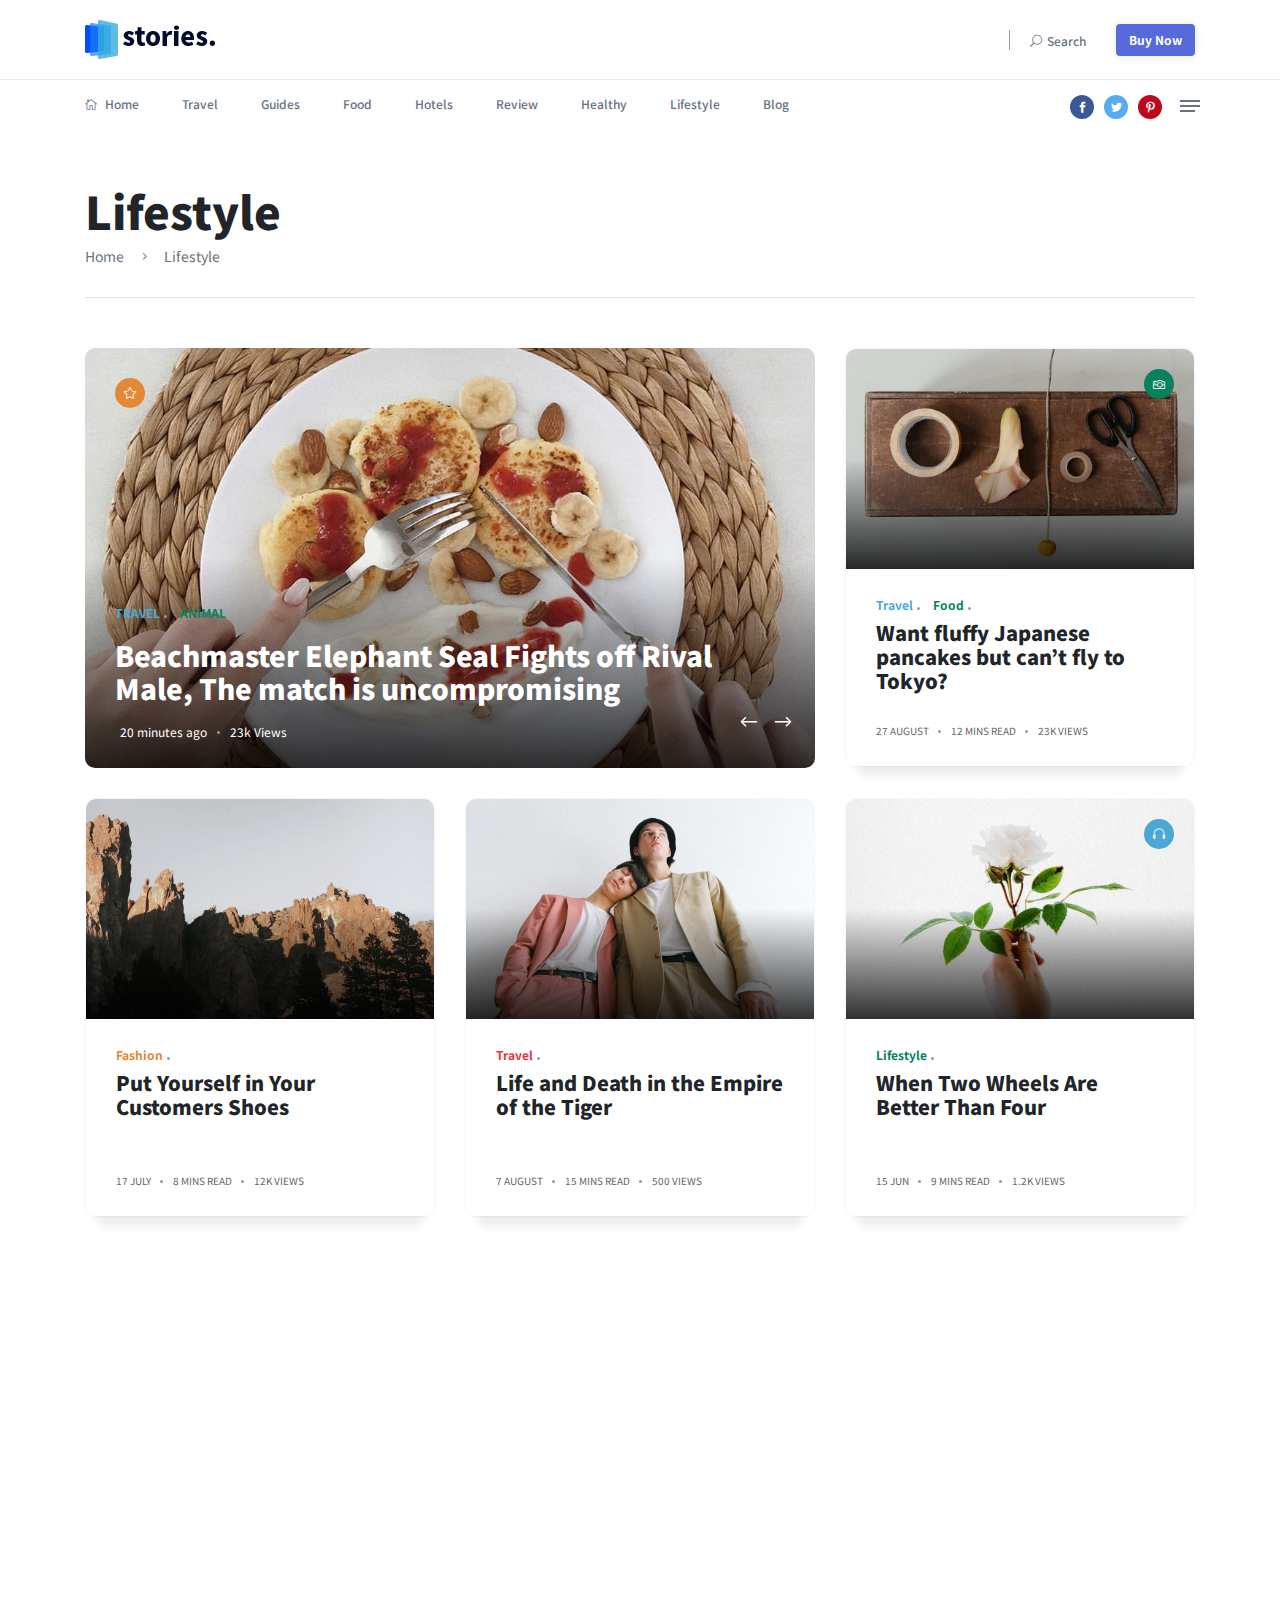
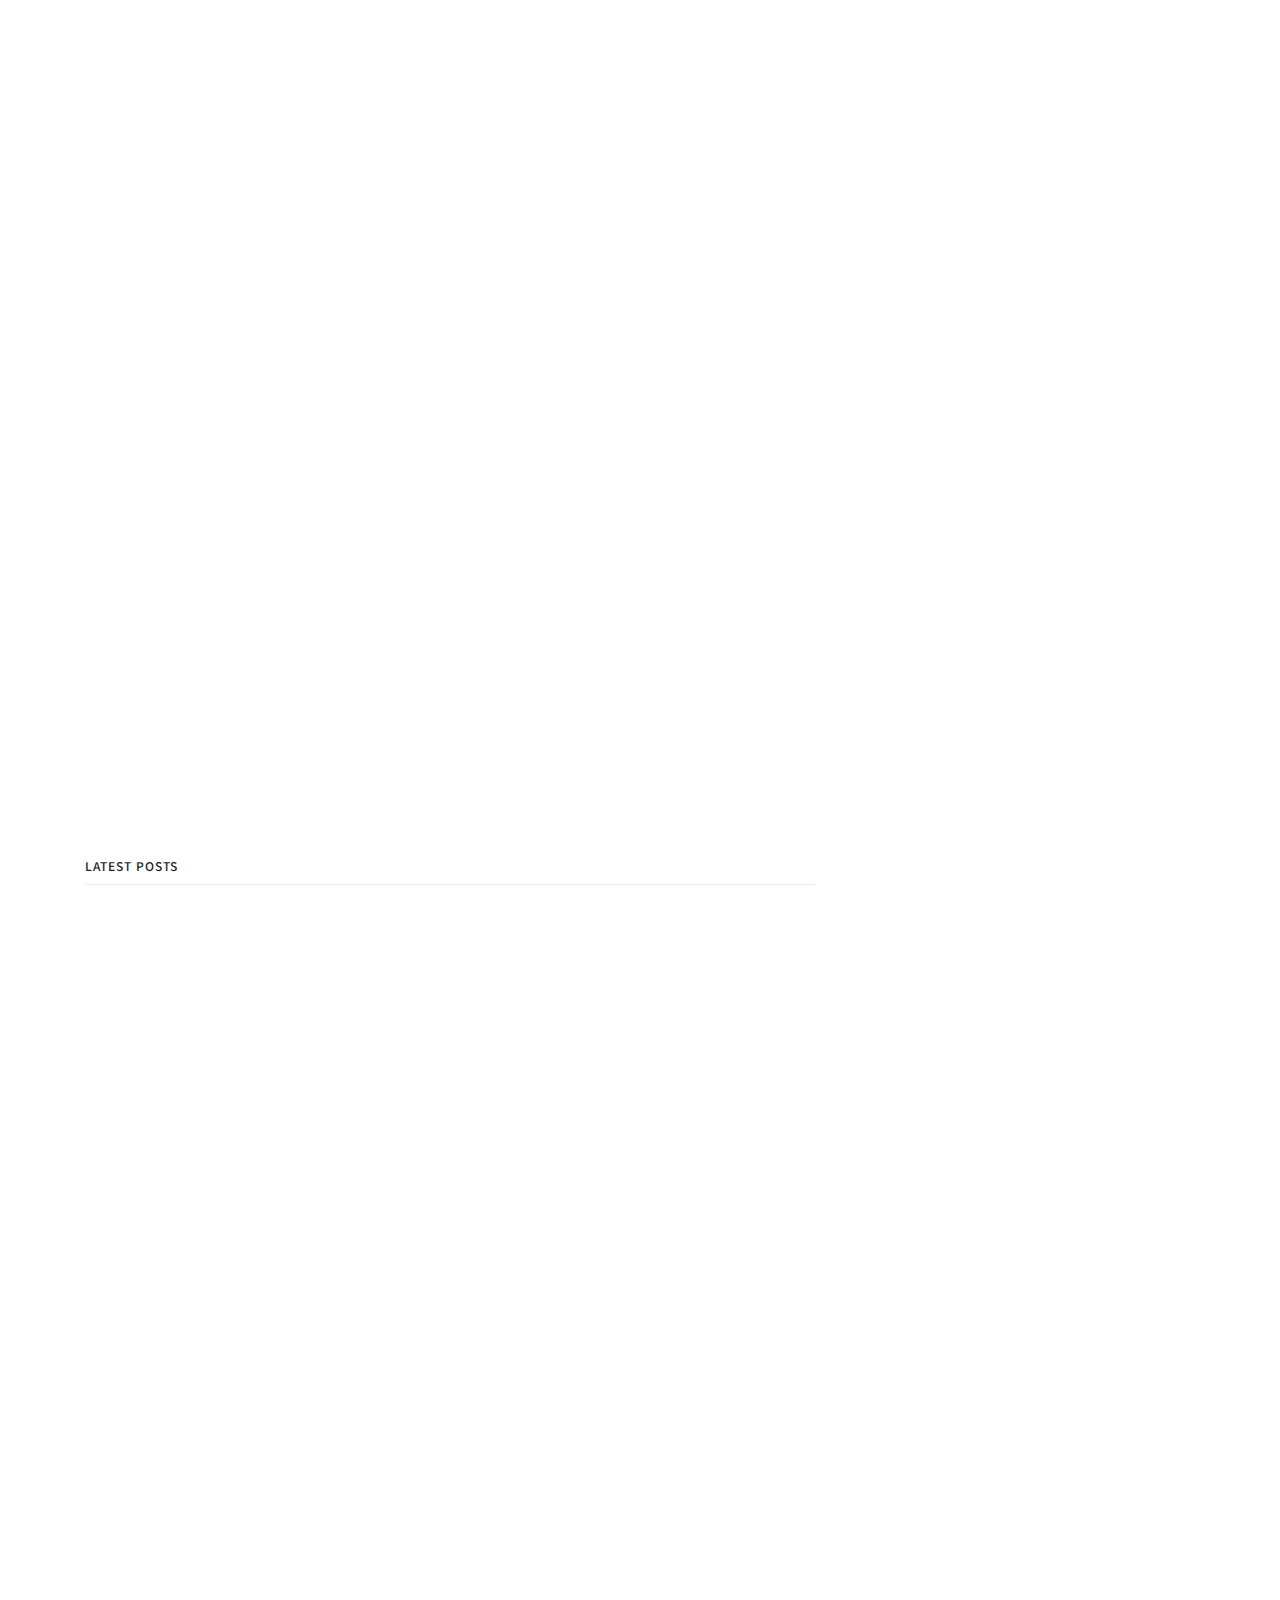
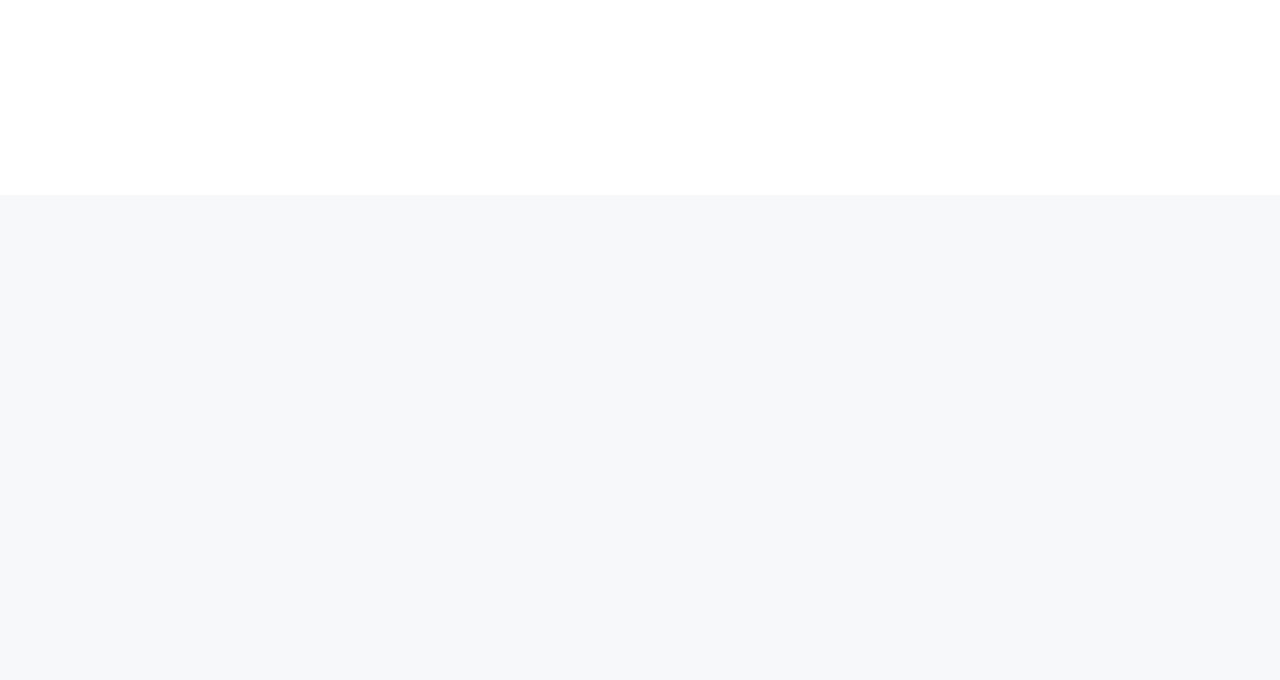
==== commit 89989732: "df" ====
--- a/category.html
+++ b/category.html
@@ -120,42 +120,7 @@
                     <div class="col-md-3 col-xs-6">
                         <a href="index.html"><img class="logo" src="assets/imgs/theme/logo.png" alt=""></a>
                     </div>
-                    <div class="col-md-9 col-xs-6 text-right header-top-right ">
-                        <ul class="list-inline nav-topbar d-none d-md-inline">
-                            <li class="list-inline-item menu-item-has-children"><a href="#">Layouts</a>
-                                <ul class="sub-menu font-small">
-                                    <li class="menu-item-has-children"><a href="#">Pages</a>
-                                        <ul class="sub-menu font-small">
-                                            <li><a href="page-about.html">About</a></li>
-                                            <li><a href="page-contact.html">Contact</a></li>
-                                            <li><a href="page-typography.html">Typography</a></li>
-                                            <li><a href="page-register.html">Register</a></li>
-                                            <li><a href="page-login.html">Login</a></li>
-                                            <li><a href="page-search.html">Search</a></li>
-                                            <li><a href="page-author.html">Author</a></li>
-                                            <li><a href="page-404.html">404 page</a></li>
-                                        </ul>
-                                    </li>
-                                    <li class="menu-item-has-children"><a href="#">Category</a>
-                                        <ul class="sub-menu font-small">
-                                            <li><a href="category.html">List layout</a></li>
-                                            <li><a href="category.html">Grid layout</a></li>
-                                            <li><a href="category.html">Masonry layout</a></li>
-                                            <li><a href="category.html">Big layout</a></li>
-                                        </ul>
-                                    </li>
-                                    <li class="menu-item-has-children"><a href="#">Single post</a>
-                                        <ul class="sub-menu font-small">
-                                            <li><a href="single.html">Default</a></li>
-                                            <li><a href="single.html">Big image</a></li>
-                                            <li><a href="single.html">Left image</a></li>
-                                            <li><a href="single.html">With sidebar</a></li>
-                                        </ul>
-                                    </li>
-                                </ul>
-                            </li>
-                            <li class="list-inline-item"><a href="http://demos.alithemes.com/html/stories/docs/"><i class="elegant-icon icon_document_alt mr-5"></i>Document</a></li>
-                        </ul>
+                    <div class="col-md-9 col-xs-6 text-right header-top-right ">    
                         <span class="vertical-divider mr-20 ml-20 d-none d-md-inline"></span>
                         <button class="search-icon d-none d-md-inline"><span class="mr-15 text-muted font-small"><i class="elegant-icon icon_search mr-5"></i>Search</span></button>
                         <button class="btn btn-radius bg-primary text-white ml-15 font-small box-shadow">Buy Now</button>
@@ -170,65 +135,10 @@
                     <nav>
                         <!--Desktop menu-->
                         <ul class="main-menu d-none d-lg-inline font-small">
-                            <li class="menu-item-has-children">
+                            <li >
                                 <a href="index.html"> <i class="elegant-icon icon_house_alt mr-5"></i> Home</a>
-                                <ul class="sub-menu text-muted font-small">
-                                    <li><a href="index.html">Home default</a></li>
-                                    <li><a href="home-2.html">Homepage 2</a></li>
-                                    <li><a href="home-3.html">Homepage 3</a></li>
-                                </ul>
                             </li>
                             <li> <a href="category.html">Travel</a> </li>
-                            <li class="current-item has-mega-menu">
-                                <a href="category.html">Mega Menu</a>
-                                <ul class="mega-menu">
-                                    <li class="sub-mega-menu sub-mega-menu-width-22">
-                                        <a class="menu-title" href="#">Travel Blog</a>
-                                        <ul>
-                                            <li><a href="category.html">Destinations</a></li>
-                                            <li><a href="category.html">Tour Guides</a></li>
-                                            <li><a href="category.html">Travel Food</a></li>
-                                            <li><a href="category.html">Hotels Booking</a></li>
-                                            <li><a href="category.html">Transport Review</a></li>
-                                            <li><a href="category.html">Travel Healthy</a></li>
-                                        </ul>
-                                    </li>
-                                    <li class="sub-mega-menu sub-mega-menu-width-22">
-                                        <a class="menu-title" href="#">Fruit &amp; Vegetables</a>
-                                        <ul>
-                                            <li><a href="category.html">Meat &amp; Poultry</a></li>
-                                            <li><a href="category.html">Fresh Vegetables</a></li>
-                                            <li><a href="category.html">Herbs &amp; Seasonings</a></li>
-                                            <li><a href="category.html">Cuts &amp; Sprouts</a></li>
-                                            <li><a href="category.html">Exotic Fruits &amp; Veggies</a></li>
-                                            <li><a href="category.html">Packaged Produce</a></li>
-                                        </ul>
-                                    </li>
-                                    <li class="sub-mega-menu sub-mega-menu-width-22">
-                                        <a class="menu-title" href="#">Breakfast &amp; Dairy</a>
-                                        <ul>
-                                            <li><a href="category.html">Milk &amp; Flavoured Milk</a></li>
-                                            <li><a href="category.html">Butter and Margarine</a></li>
-                                            <li><a href="category.html">Eggs Substitutes</a></li>
-                                            <li><a href="category.html">Marmalades</a></li>
-                                            <li><a href="category.html">Sour Cream</a></li>
-                                            <li><a href="category.html">Cheese</a></li>
-                                        </ul>
-                                    </li>
-                                    <li class="sub-mega-menu sub-mega-menu-width-22">
-                                        <a class="menu-title" href="#">Meat &amp; Seafood</a>
-                                        <ul>
-                                            <li><a href="category.html">Breakfast Sausage</a></li>
-                                            <li><a href="category.html">Dinner Sausage</a></li>
-                                            <li><a href="category.html">Chicken</a></li>
-                                            <li><a href="category.html">Sliced Deli Meat</a></li>
-                                            <li><a href="category.html">Wild Caught Fillets</a></li>
-                                            <li><a href="category.html">Crab and Shellfish</a></li>
-                                        </ul>
-                                    </li>
-                        
-                                </ul>
-                            </li>
                             <li> <a href="category.html">Guides</a> </li>
                             <li> <a href="category.html">Food</a> </li>
                             <li> <a href="category.html">Hotels</a> </li>
@@ -239,42 +149,9 @@
                         </ul>
                         <!--Mobile menu-->
                         <ul id="mobile-menu" class="d-block d-lg-none text-muted">
-                            <li class="menu-item-has-children">
+                            <li >
                                 <a href="index.html">Home</a>
-                                <ul class="sub-menu text-muted font-small">
-                                    <li><a href="index.html">Home default</a></li>
-                                    <li><a href="home-2.html">Homepage 2</a></li>
-                                    <li><a href="home-3.html">Homepage 3</a></li>
-                                </ul>
-                            </li>
-                            <li class="menu-item-has-children"><a href="#">Pages</a>
-                                <ul class="sub-menu font-small">
-                                    <li><a href="page-about.html">About</a></li>
-                                    <li><a href="page-contact.html">Contact</a></li>
-                                    <li><a href="page-typography.html">Typography</a></li>
-                                    <li><a href="page-register.html">Register</a></li>
-                                    <li><a href="page-login.html">Login</a></li>
-                                    <li><a href="page-search.html">Search</a></li>
-                                    <li><a href="page-author.html">Author</a></li>
-                                    <li><a href="page-404.html">404 page</a></li>
-                                </ul>
-                            </li>
-                            <li class="menu-item-has-children"><a href="#">Category</a>
-                                <ul class="sub-menu font-small">
-                                    <li><a href="category.html">List layout</a></li>
-                                    <li><a href="category.html">Grid layout</a></li>
-                                    <li><a href="category.html">Masonry layout</a></li>
-                                    <li><a href="category.html">Big layout</a></li>
-                                </ul>
-                            </li>
-                            <li class="menu-item-has-children"><a href="#">Single post</a>
-                                <ul class="sub-menu font-small">
-                                    <li><a href="single.html">Default</a></li>
-                                    <li><a href="single.html">Big image</a></li>
-                                    <li><a href="single.html">Left image</a></li>
-                                    <li><a href="single.html">With sidebar</a></li>
-                                </ul>
-                            </li>
+                            </li>    
                         </ul>
                     </nav>
                 </div>
--- a/assets/css/style.css
+++ b/assets/css/style.css
@@ -336,7 +336,7 @@
 .header-area .slicknav_btn{top:-51px;right:17px}
 .slicknav_menu .slicknav_nav a:hover{background:transparent;}
 .slicknav_menu{background:transparent;}
-.mobile_menu{position:fixed;right:0px;width:100%;z-index:99;}
+.mobile_menu{right:0px;width:100%;z-index:99;}
 .header-top{border-bottom-width:1px;border-bottom-style:solid;border-bottom-color:var(--mutted-border-color)}
 .header-top-right{display:flex;justify-content:flex-end;align-items:center;}
 .header-tools{padding:15px 0;}
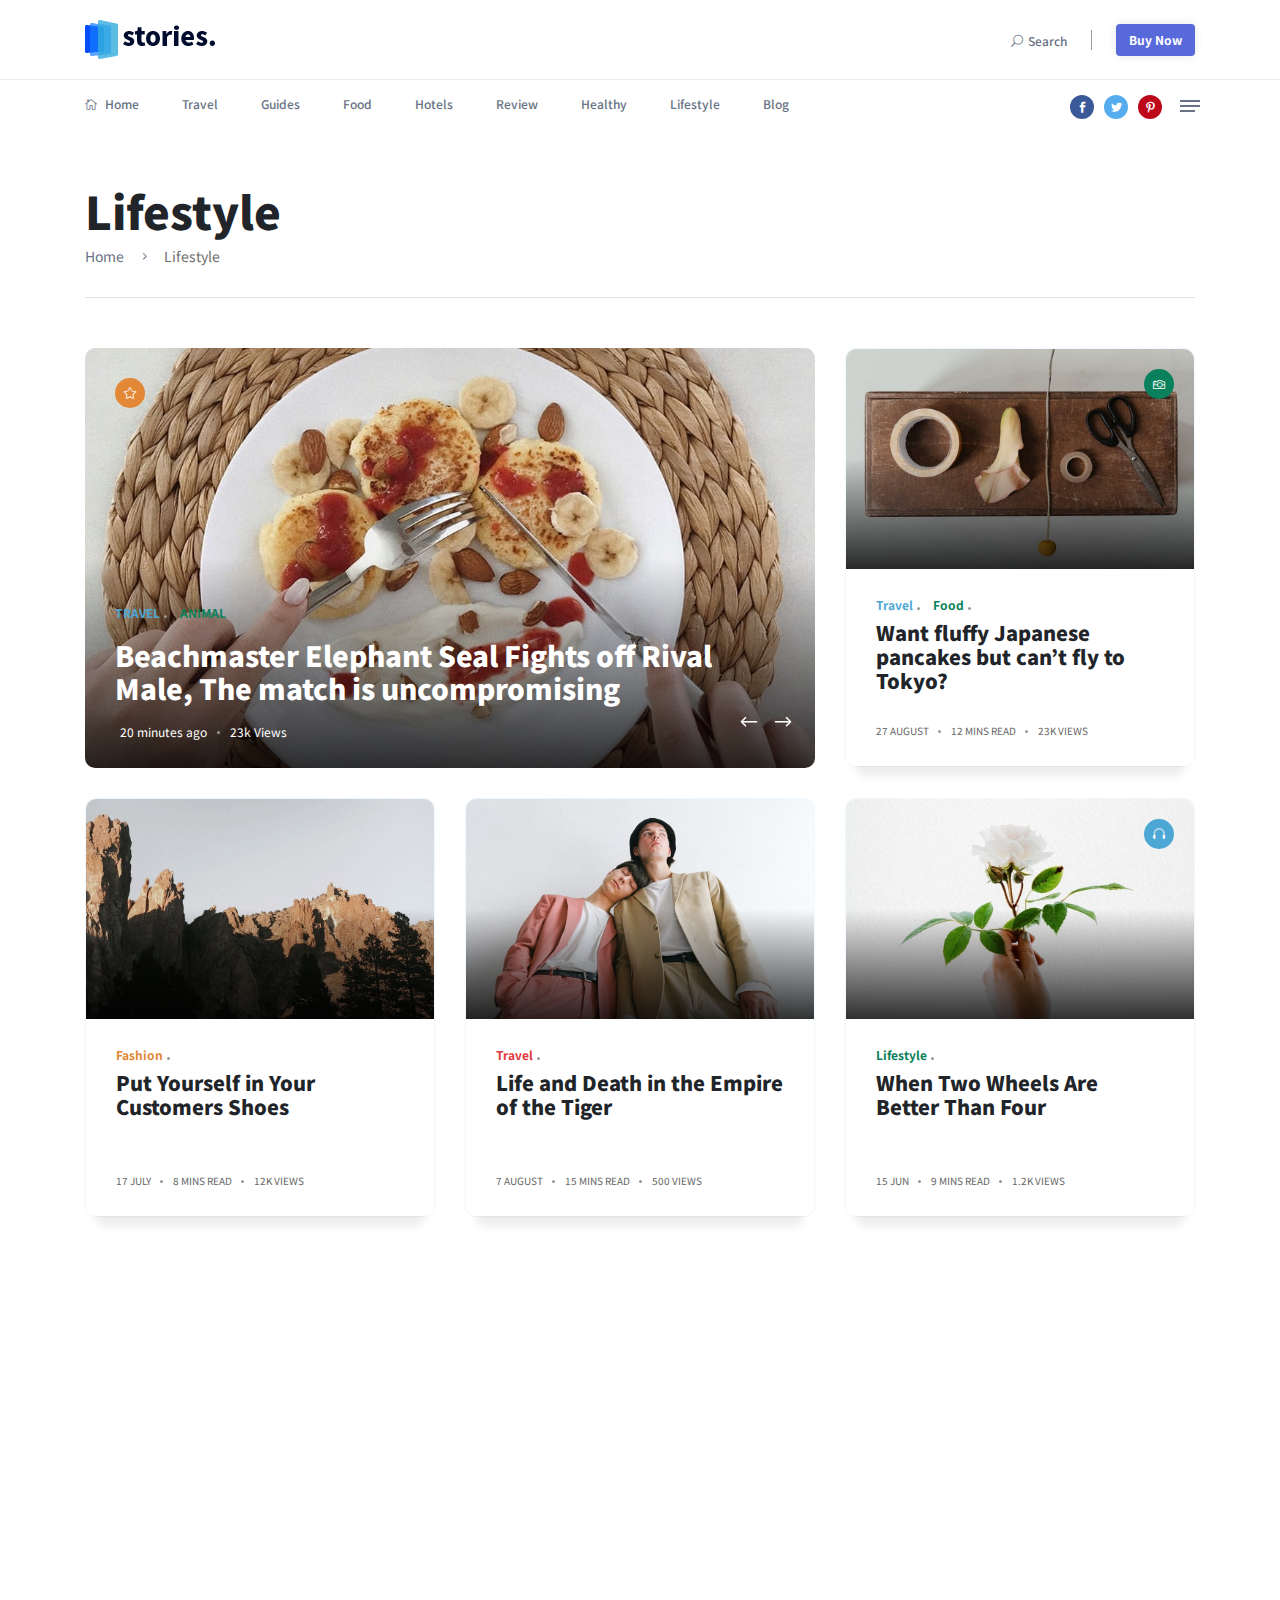
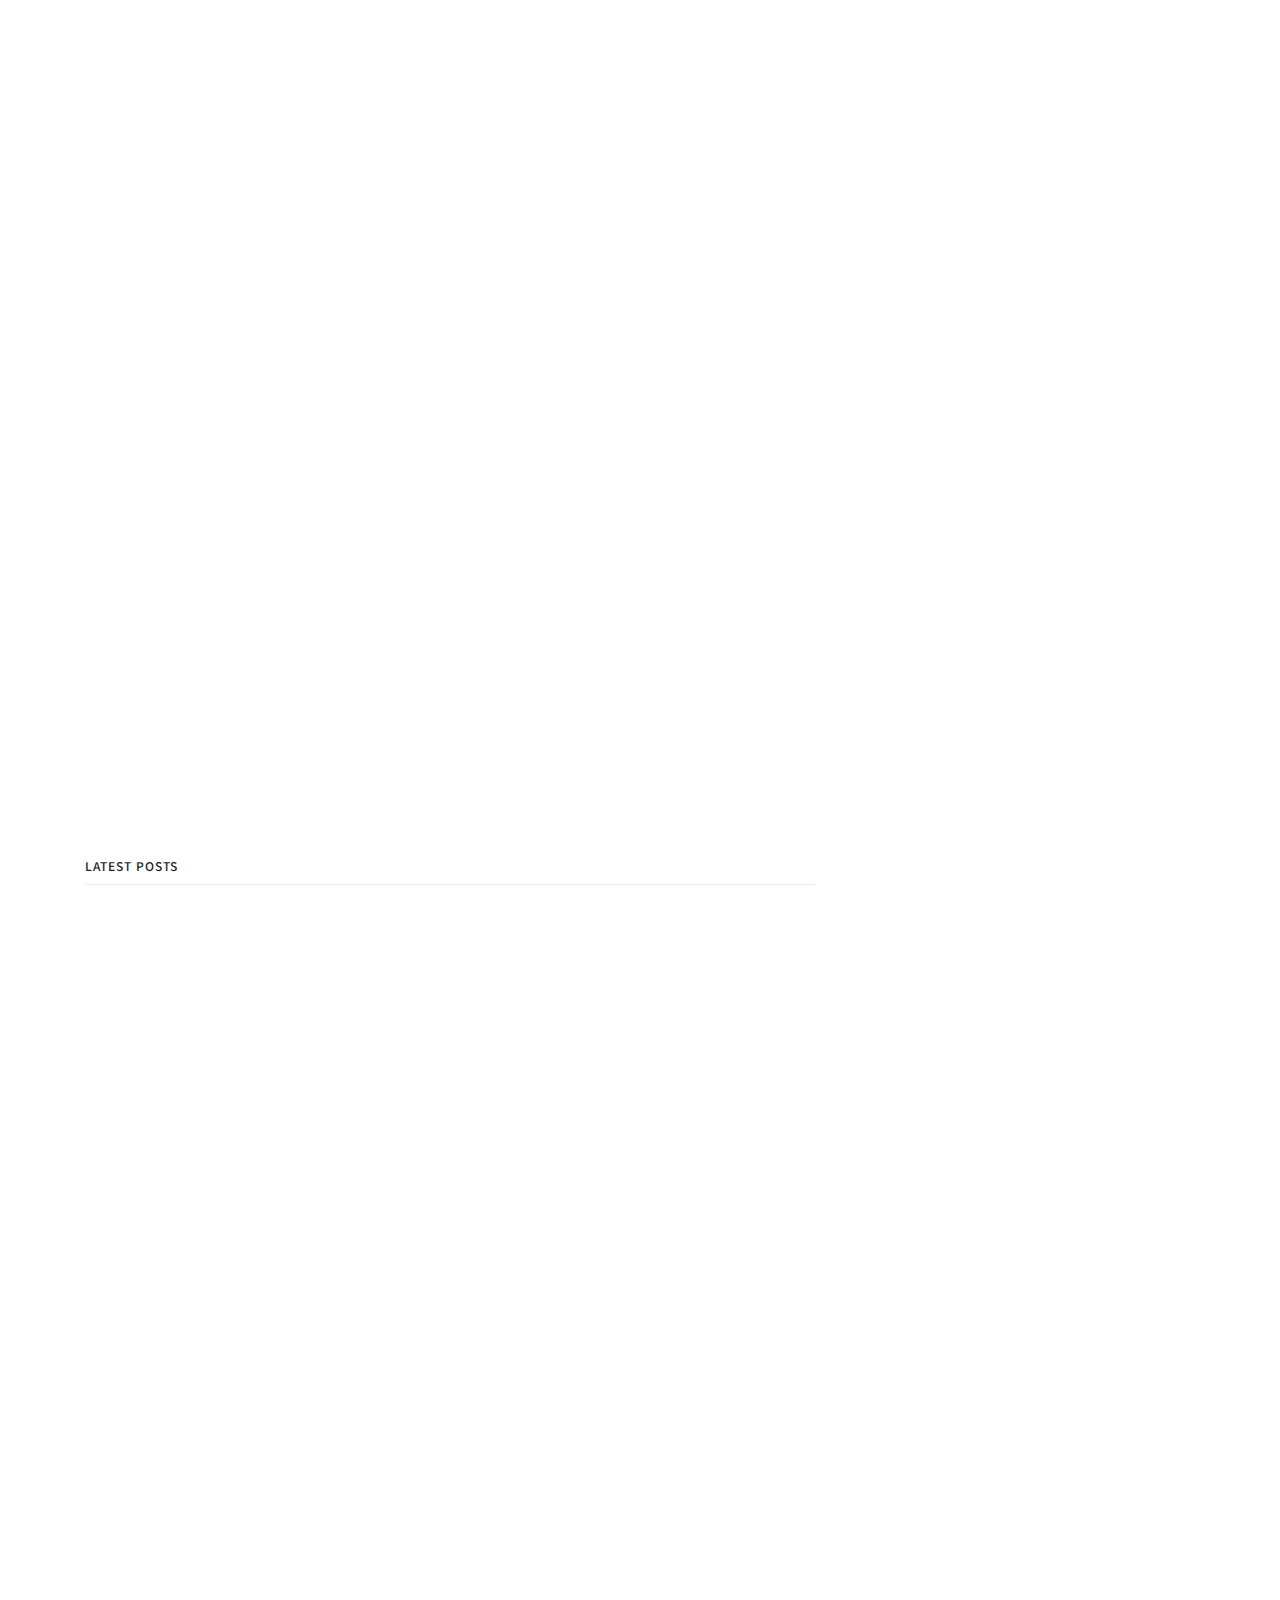
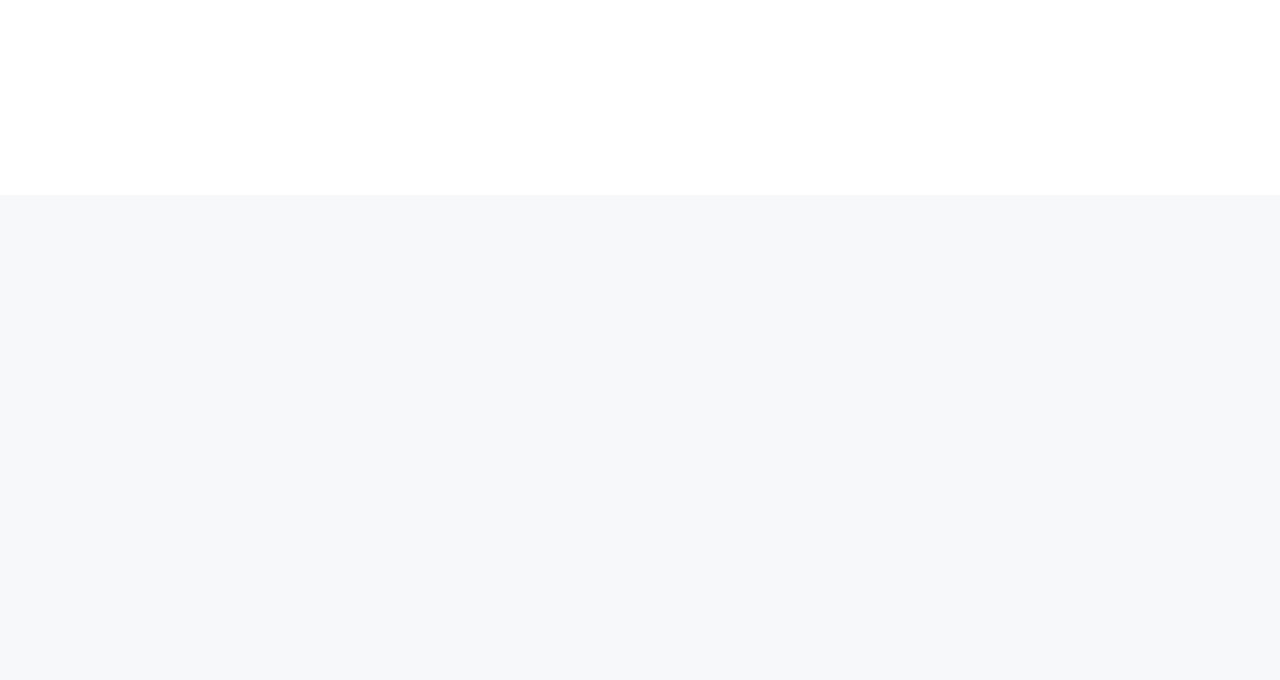
==== commit 9d31415e: "trt" ====
--- a/category.html
+++ b/category.html
@@ -112,18 +112,20 @@
             </div>
         </div>
     </aside>
-    <!-- Start Header -->
+   <!-- Start Header -->
     <header class="main-header header-style-1 font-heading">
         <div class="header-top">
             <div class="container">
                 <div class="row pt-20 pb-20">
-                    <div class="col-md-3 col-xs-6">
+                    <div class="col-sm-3 col-xs-6">
                         <a href="index.html"><img class="logo" src="assets/imgs/theme/logo.png" alt=""></a>
                     </div>
-                    <div class="col-md-9 col-xs-6 text-right header-top-right ">    
-                        <span class="vertical-divider mr-20 ml-20 d-none d-md-inline"></span>
-                        <button class="search-icon d-none d-md-inline"><span class="mr-15 text-muted font-small"><i class="elegant-icon icon_search mr-5"></i>Search</span></button>
-                        <button class="btn btn-radius bg-primary text-white ml-15 font-small box-shadow">Buy Now</button>
+                    <div class="col-sm-9 col-xs-6 text-right header-top-right ">    
+                        <div class="d-flex align-items-center ">
+                            <button class="search-icon"><span class="text-muted font-small"><i class="elegant-icon icon_search mr-5"></i>Search</span></button>
+                            <span class="vertical-divider mx-md-4 mx-3"></span>
+                            <button class="btn btn-radius bg-primary text-white font-small box-shadow">Buy Now</button>
+                        </div>
                     </div>
                 </div>
             </div>
